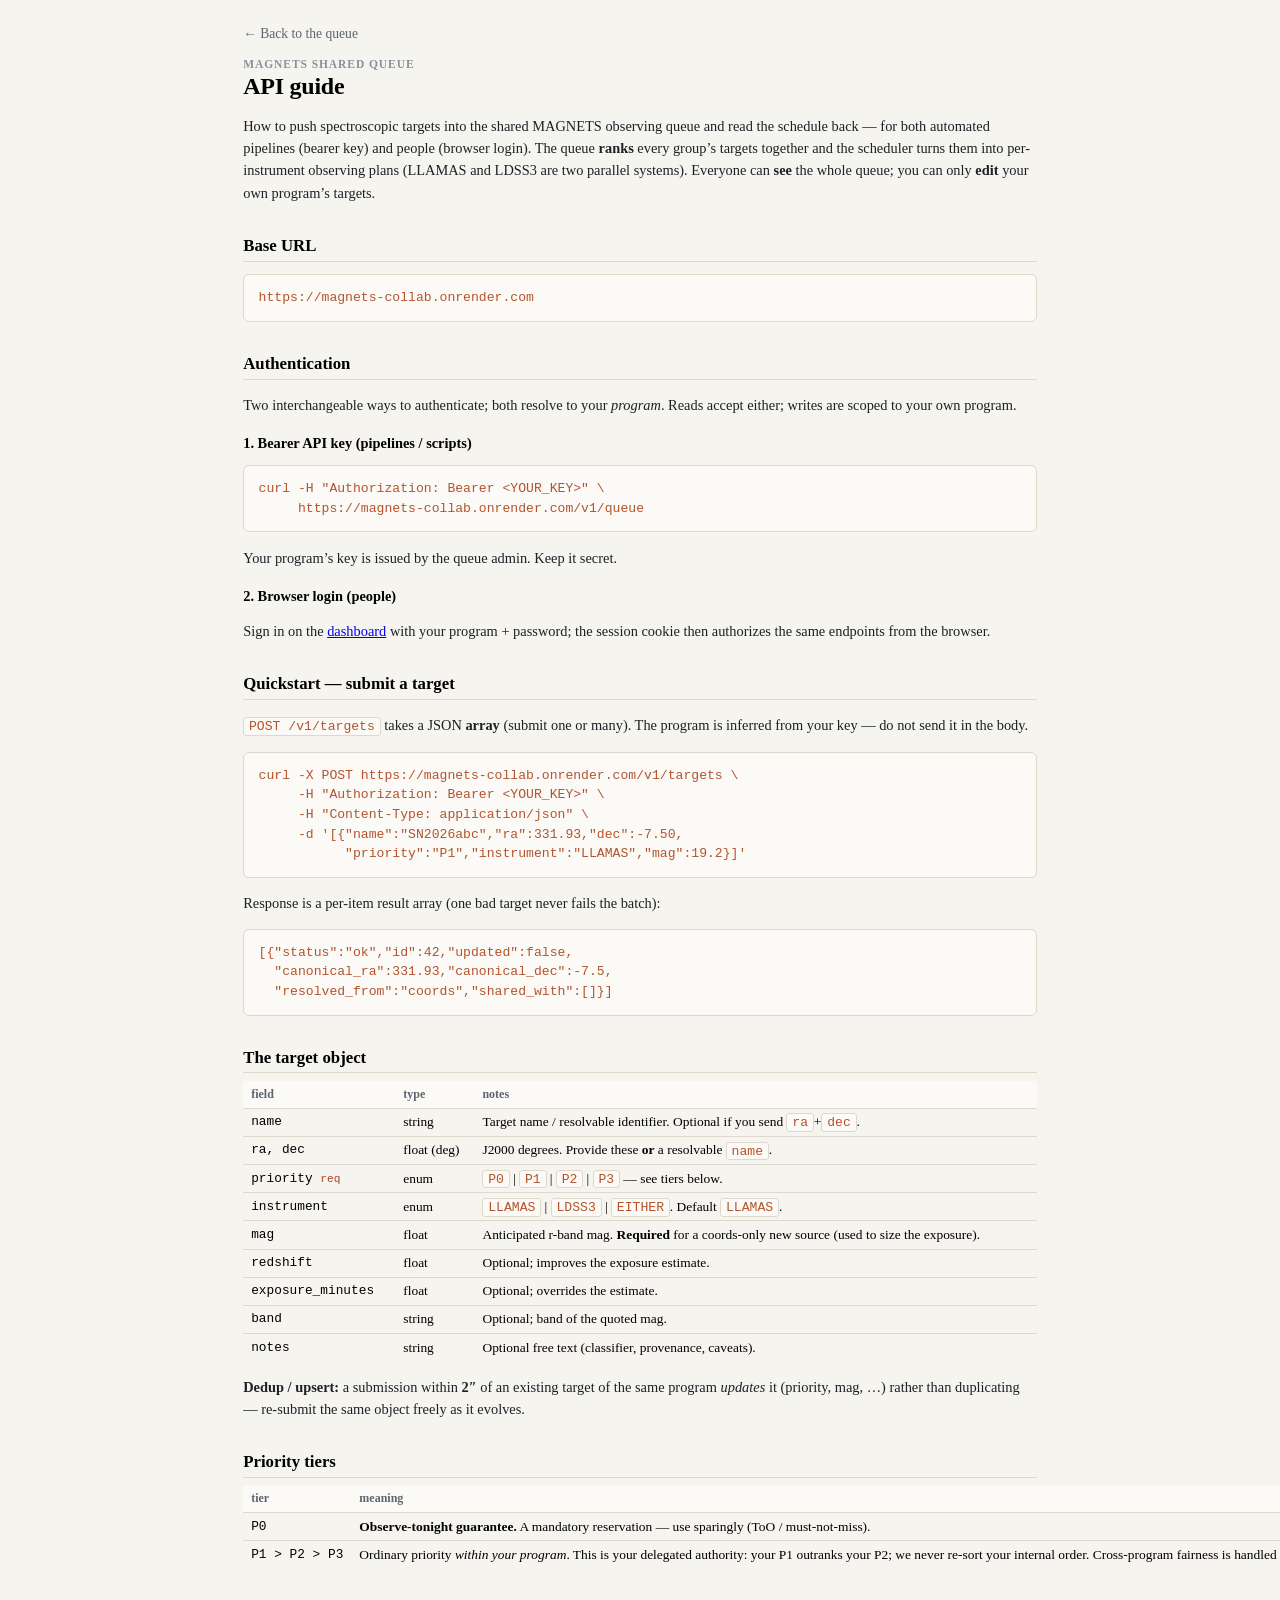
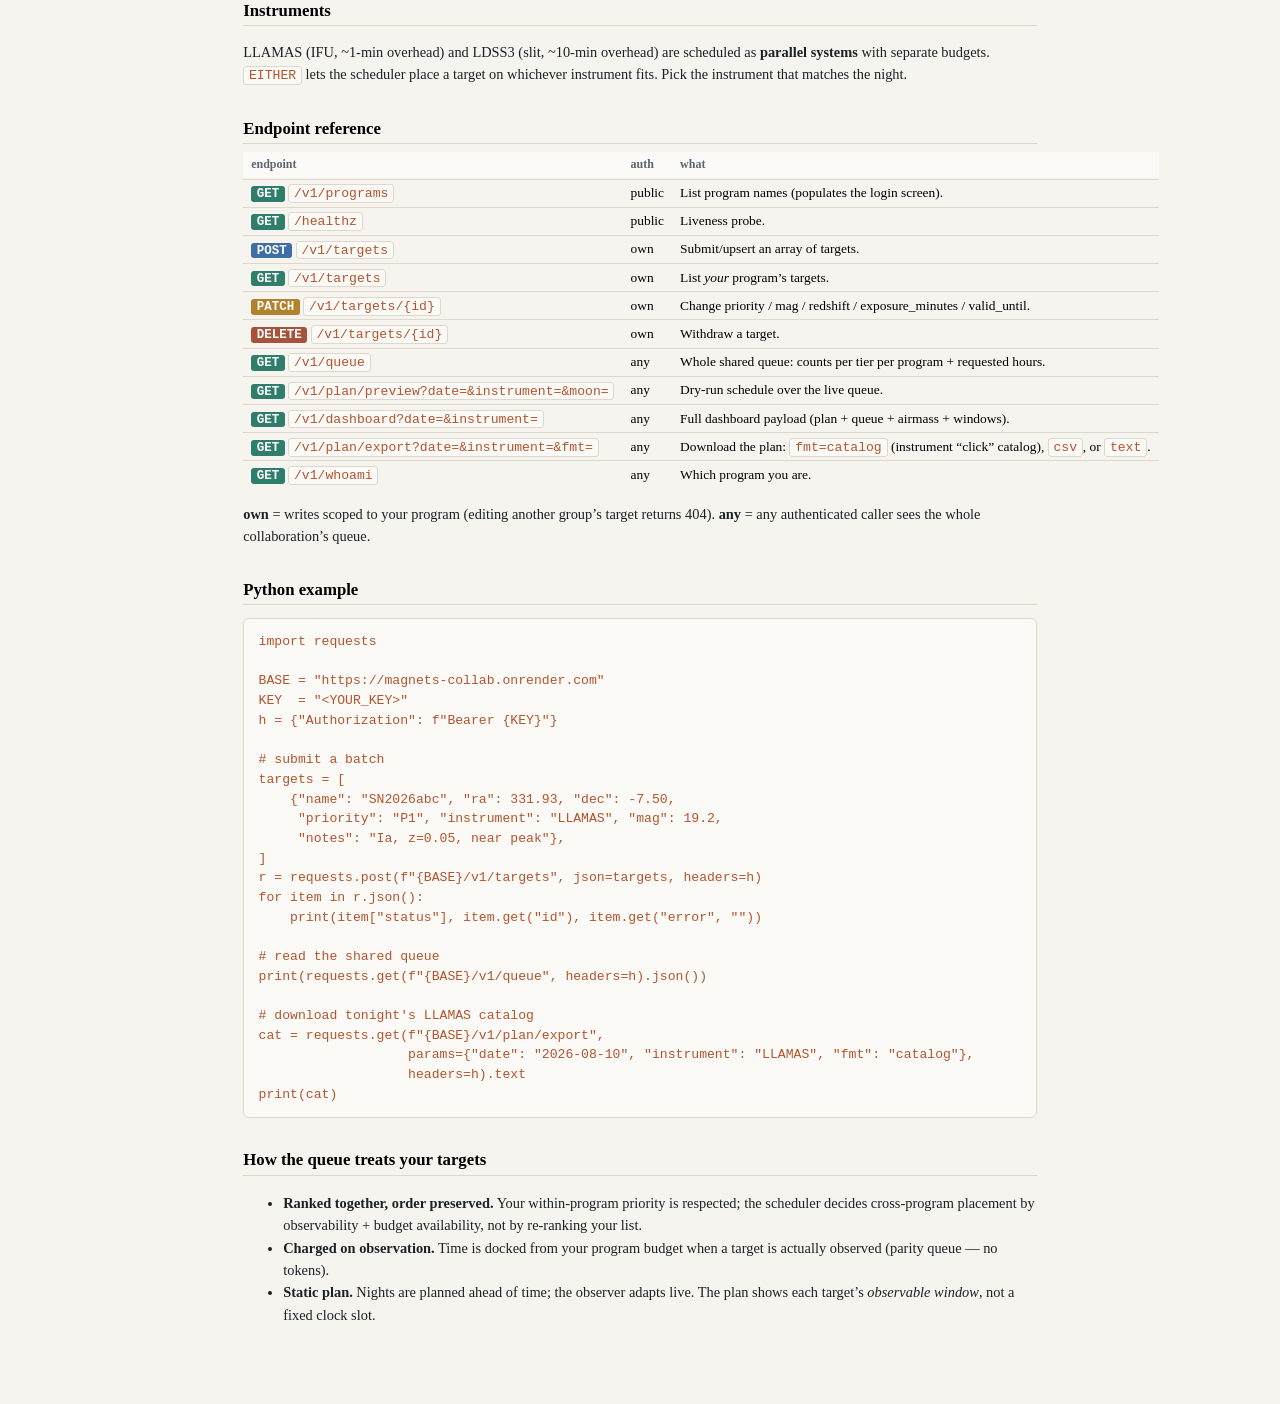
==== web/guide.html @ 855519a7 "docs(web): API guide page served on the site (/guide.html) Self-contained how-to for client implemen" ====
<!DOCTYPE html>
<html lang="en">
<head>
  <meta charset="utf-8">
  <meta name="viewport" content="width=device-width, initial-scale=1">
  <title>MAGNETS queue — API guide</title>
  <link rel="stylesheet" href="./styles.css">
  <style>
    .doc{max-width:52rem;margin:0 auto;padding:1.5rem 1.2rem 4rem;}
    .doc .eyebrow{font-size:.72rem;letter-spacing:.08em;text-transform:uppercase;color:var(--faint);}
    .doc h1{font-size:1.5rem;margin:.2rem 0 .3rem;}
    .doc h2{font-size:1.05rem;margin:2rem 0 .5rem;border-bottom:1px solid var(--hair);padding-bottom:.3rem;}
    .doc h3{font-size:.9rem;margin:1.2rem 0 .3rem;}
    .doc p,.doc li{color:var(--ink);font-size:.9rem;line-height:1.55;}
    .doc code{font-family:var(--mono);font-size:.82rem;background:var(--panel);
      border:1px solid var(--hair);border-radius:3px;padding:.05rem .3rem;}
    .doc pre{background:var(--panel);border:1px solid var(--hair);border-radius:6px;
      padding:.8rem .9rem;overflow-x:auto;font-family:var(--mono);font-size:.8rem;line-height:1.5;}
    .doc pre code{background:none;border:none;padding:0;}
    .doc table{width:100%;border-collapse:collapse;margin:.5rem 0;font-size:.84rem;}
    .doc th,.doc td{text-align:left;padding:.35rem .5rem;border-bottom:1px solid var(--hair);vertical-align:top;}
    .doc th{color:var(--slate);font-weight:600;}
    .doc .m{font-family:var(--mono);font-size:.8rem;white-space:nowrap;}
    .doc .req{color:var(--err);font-size:.7rem;}
    .doc .back{display:inline-block;margin-bottom:1rem;color:var(--slate);text-decoration:none;font-size:.85rem;}
    .doc .back:hover{color:var(--ink);}
    .doc .verb{font-family:var(--mono);font-weight:700;font-size:.78rem;padding:.05rem .35rem;border-radius:3px;color:#fff;}
    .verb-get{background:#2f7d6b;} .verb-post{background:#3d6ea5;}
    .verb-patch{background:#b3802e;} .verb-delete{background:#a5533d;}
  </style>
</head>
<body>
  <div class="doc">
    <a class="back" href="./">&larr; Back to the queue</a>
    <div class="eyebrow">MAGNETS shared queue</div>
    <h1>API guide</h1>
    <p>How to push spectroscopic targets into the shared MAGNETS observing queue and read
      the schedule back &mdash; for both automated pipelines (bearer key) and people
      (browser login). The queue <b>ranks</b> every group&rsquo;s targets together and the
      scheduler turns them into per-instrument observing plans (LLAMAS and LDSS3 are two
      parallel systems). Everyone can <b>see</b> the whole queue; you can only <b>edit</b>
      your own program&rsquo;s targets.</p>

    <h2>Base URL</h2>
    <pre><code>https://magnets-collab.onrender.com</code></pre>

    <h2>Authentication</h2>
    <p>Two interchangeable ways to authenticate; both resolve to your <em>program</em>.
      Reads accept either; writes are scoped to your own program.</p>
    <h3>1. Bearer API key (pipelines / scripts)</h3>
    <pre><code>curl -H "Authorization: Bearer &lt;YOUR_KEY&gt;" \
     https://magnets-collab.onrender.com/v1/queue</code></pre>
    <p>Your program&rsquo;s key is issued by the queue admin. Keep it secret.</p>
    <h3>2. Browser login (people)</h3>
    <p>Sign in on the <a href="./">dashboard</a> with your program + password; the session
      cookie then authorizes the same endpoints from the browser.</p>

    <h2>Quickstart &mdash; submit a target</h2>
    <p><code>POST /v1/targets</code> takes a JSON <b>array</b> (submit one or many). The
      program is inferred from your key &mdash; do not send it in the body.</p>
    <pre><code>curl -X POST https://magnets-collab.onrender.com/v1/targets \
     -H "Authorization: Bearer &lt;YOUR_KEY&gt;" \
     -H "Content-Type: application/json" \
     -d '[{"name":"SN2026abc","ra":331.93,"dec":-7.50,
           "priority":"P1","instrument":"LLAMAS","mag":19.2}]'</code></pre>
    <p>Response is a per-item result array (one bad target never fails the batch):</p>
    <pre><code>[{"status":"ok","id":42,"updated":false,
  "canonical_ra":331.93,"canonical_dec":-7.5,
  "resolved_from":"coords","shared_with":[]}]</code></pre>

    <h2>The target object</h2>
    <table>
      <tr><th>field</th><th>type</th><th>notes</th></tr>
      <tr><td class="m">name</td><td>string</td><td>Target name / resolvable identifier. Optional if you send <code>ra</code>+<code>dec</code>.</td></tr>
      <tr><td class="m">ra, dec</td><td>float (deg)</td><td>J2000 degrees. Provide these <b>or</b> a resolvable <code>name</code>.</td></tr>
      <tr><td class="m">priority <span class="req">req</span></td><td>enum</td><td><code>P0</code> | <code>P1</code> | <code>P2</code> | <code>P3</code> &mdash; see tiers below.</td></tr>
      <tr><td class="m">instrument</td><td>enum</td><td><code>LLAMAS</code> | <code>LDSS3</code> | <code>EITHER</code>. Default <code>LLAMAS</code>.</td></tr>
      <tr><td class="m">mag</td><td>float</td><td>Anticipated r-band mag. <b>Required</b> for a coords-only new source (used to size the exposure).</td></tr>
      <tr><td class="m">redshift</td><td>float</td><td>Optional; improves the exposure estimate.</td></tr>
      <tr><td class="m">exposure_minutes</td><td>float</td><td>Optional; overrides the estimate.</td></tr>
      <tr><td class="m">band</td><td>string</td><td>Optional; band of the quoted mag.</td></tr>
      <tr><td class="m">notes</td><td>string</td><td>Optional free text (classifier, provenance, caveats).</td></tr>
    </table>
    <p><b>Dedup / upsert:</b> a submission within <b>2&Prime;</b> of an existing target of the
      same program <em>updates</em> it (priority, mag, &hellip;) rather than duplicating &mdash;
      re-submit the same object freely as it evolves.</p>

    <h2>Priority tiers</h2>
    <table>
      <tr><th>tier</th><th>meaning</th></tr>
      <tr><td class="m">P0</td><td><b>Observe-tonight guarantee.</b> A mandatory reservation &mdash; use sparingly (ToO / must-not-miss).</td></tr>
      <tr><td class="m">P1&nbsp;&gt;&nbsp;P2&nbsp;&gt;&nbsp;P3</td><td>Ordinary priority <em>within your program</em>. This is your delegated authority: your P1 outranks your P2; we never re-sort your internal order. Cross-program fairness is handled by budget availability, not by re-ranking your list.</td></tr>
    </table>

    <h2>Instruments</h2>
    <p>LLAMAS (IFU, ~1-min overhead) and LDSS3 (slit, ~10-min overhead) are scheduled as
      <b>parallel systems</b> with separate budgets. <code>EITHER</code> lets the scheduler
      place a target on whichever instrument fits. Pick the instrument that matches the night.</p>

    <h2>Endpoint reference</h2>
    <table>
      <tr><th>endpoint</th><th>auth</th><th>what</th></tr>
      <tr><td><span class="verb verb-get">GET</span> <code>/v1/programs</code></td><td>public</td><td>List program names (populates the login screen).</td></tr>
      <tr><td><span class="verb verb-get">GET</span> <code>/healthz</code></td><td>public</td><td>Liveness probe.</td></tr>
      <tr><td><span class="verb verb-post">POST</span> <code>/v1/targets</code></td><td>own</td><td>Submit/upsert an array of targets.</td></tr>
      <tr><td><span class="verb verb-get">GET</span> <code>/v1/targets</code></td><td>own</td><td>List <em>your</em> program&rsquo;s targets.</td></tr>
      <tr><td><span class="verb verb-patch">PATCH</span> <code>/v1/targets/{id}</code></td><td>own</td><td>Change priority / mag / redshift / exposure_minutes / valid_until.</td></tr>
      <tr><td><span class="verb verb-delete">DELETE</span> <code>/v1/targets/{id}</code></td><td>own</td><td>Withdraw a target.</td></tr>
      <tr><td><span class="verb verb-get">GET</span> <code>/v1/queue</code></td><td>any</td><td>Whole shared queue: counts per tier per program + requested hours.</td></tr>
      <tr><td><span class="verb verb-get">GET</span> <code>/v1/plan/preview?date=&amp;instrument=&amp;moon=</code></td><td>any</td><td>Dry-run schedule over the live queue.</td></tr>
      <tr><td><span class="verb verb-get">GET</span> <code>/v1/dashboard?date=&amp;instrument=</code></td><td>any</td><td>Full dashboard payload (plan + queue + airmass + windows).</td></tr>
      <tr><td><span class="verb verb-get">GET</span> <code>/v1/plan/export?date=&amp;instrument=&amp;fmt=</code></td><td>any</td><td>Download the plan: <code>fmt=catalog</code> (instrument &ldquo;click&rdquo; catalog), <code>csv</code>, or <code>text</code>.</td></tr>
      <tr><td><span class="verb verb-get">GET</span> <code>/v1/whoami</code></td><td>any</td><td>Which program you are.</td></tr>
    </table>
    <p><b>own</b> = writes scoped to your program (editing another group&rsquo;s target returns
      404). <b>any</b> = any authenticated caller sees the whole collaboration&rsquo;s queue.</p>

    <h2>Python example</h2>
    <pre><code>import requests

BASE = "https://magnets-collab.onrender.com"
KEY  = "&lt;YOUR_KEY&gt;"
h = {"Authorization": f"Bearer {KEY}"}

# submit a batch
targets = [
    {"name": "SN2026abc", "ra": 331.93, "dec": -7.50,
     "priority": "P1", "instrument": "LLAMAS", "mag": 19.2,
     "notes": "Ia, z=0.05, near peak"},
]
r = requests.post(f"{BASE}/v1/targets", json=targets, headers=h)
for item in r.json():
    print(item["status"], item.get("id"), item.get("error", ""))

# read the shared queue
print(requests.get(f"{BASE}/v1/queue", headers=h).json())

# download tonight's LLAMAS catalog
cat = requests.get(f"{BASE}/v1/plan/export",
                   params={"date": "2026-08-10", "instrument": "LLAMAS", "fmt": "catalog"},
                   headers=h).text
print(cat)</code></pre>

    <h2>How the queue treats your targets</h2>
    <ul>
      <li><b>Ranked together, order preserved.</b> Your within-program priority is respected; the scheduler decides cross-program placement by observability + budget availability, not by re-ranking your list.</li>
      <li><b>Charged on observation.</b> Time is docked from your program budget when a target is actually observed (parity queue &mdash; no tokens).</li>
      <li><b>Static plan.</b> Nights are planned ahead of time; the observer adapts live. The plan shows each target&rsquo;s <em>observable window</em>, not a fixed clock slot.</li>
    </ul>
  </div>
</body>
</html>
---- web/styles.css ----
:root{
  --paper:#f6f4ef;--panel:#fbfaf6;--ink:#1c2126;--slate:#5c6570;--faint:#8b9099;
  --hair:#ded8cc;--hair2:#ece7dc;--copper:#b3542e;
  --tP0:#b3542e;--tP1:#3a4650;--tP2:#7a8590;--tP3:#c2c8ce;
  --ok:#1f6b57;--err:#b3402e;
  --mono:ui-monospace,"SF Mono",Menlo,Consolas,monospace;
  --sans:-apple-system,BlinkMacSystemFont,"Segoe UI","Avenir Next",Helvetica,Arial,sans-serif;
}
@media (prefers-color-scheme: dark){
  :root{
    --paper:#16181b;--panel:#1d2024;--ink:#e9e6df;--slate:#a3aab3;--faint:#767d86;
    --hair:#33373d;--hair2:#282c31;--copper:#d47a4e;
    --tP1:#8b97a3;--tP2:#5c6570;--tP3:#3a4046;
    --ok:#57b493;--err:#e0715a;
  }
}
:root[data-theme="dark"]{
  --paper:#16181b;--panel:#1d2024;--ink:#e9e6df;--slate:#a3aab3;--faint:#767d86;
  --hair:#33373d;--hair2:#282c31;--copper:#d47a4e;
  --tP1:#8b97a3;--tP2:#5c6570;--tP3:#3a4046;--ok:#57b493;--err:#e0715a;
}
:root[data-theme="light"]{
  --paper:#f6f4ef;--panel:#fbfaf6;--ink:#1c2126;--slate:#5c6570;--faint:#8b9099;
  --hair:#ded8cc;--hair2:#ece7dc;--copper:#b3542e;
  --tP1:#3a4650;--tP2:#7a8590;--tP3:#c2c8ce;--ok:#1f6b57;--err:#b3402e;
}
*{box-sizing:border-box;}
body,html{background:var(--paper);margin:0;}
.wrap{max-width:60rem;margin:0 auto;padding:2.2rem 1.3rem 5rem;font-family:var(--sans);color:var(--ink);}
.eyebrow{font-size:.72rem;letter-spacing:.14em;text-transform:uppercase;color:var(--copper);font-weight:700;}
h1{font-size:1.6rem;font-weight:760;letter-spacing:-.01em;margin:.15rem 0 .1rem;}
.proto{display:inline-block;font-size:.68rem;font-weight:700;text-transform:uppercase;letter-spacing:.04em;
  background:var(--copper);color:#fff;padding:.12em .5em;border-radius:3px;vertical-align:middle;margin-left:.4rem;}
.meta{font-size:.88rem;color:var(--slate);font-family:var(--mono);}
.topbar{display:flex;justify-content:space-between;align-items:flex-start;gap:1rem;flex-wrap:wrap;}
.whoami{font-size:.78rem;color:var(--slate);text-align:right;}
.whoami b{color:var(--ink);}
.summary{display:flex;flex-wrap:wrap;gap:1.5rem;margin:1.2rem 0 .3rem;padding:1rem 1.2rem;
  background:var(--panel);border:1px solid var(--hair);border-radius:6px;}
.summary .v{font-size:1.5rem;font-weight:740;font-variant-numeric:tabular-nums;line-height:1;}
.summary .l{font-size:.75rem;color:var(--slate);}
.stat{display:flex;flex-direction:column;gap:.1rem;}
h2{font-size:1rem;font-weight:700;margin:2rem 0 .3rem;}
h2 .hint{font-weight:400;font-size:.8rem;color:var(--faint);margin-left:.4rem;}
/* 2026B observing schedule bar */
.nights{display:flex;gap:.5rem;overflow-x:auto;padding:.15rem .1rem .5rem;}
.nights.loading{opacity:.5;pointer-events:none;}
.night{flex:0 0 auto;display:flex;flex-direction:column;align-items:flex-start;gap:.15rem;
  min-width:5.6rem;padding:.45rem .6rem;border:1px solid var(--hair);border-radius:6px;
  background:var(--panel);color:var(--ink);cursor:pointer;text-align:left;font:inherit;}
.night:hover{border-color:var(--slate);}
.night.on{border-color:var(--ink);box-shadow:inset 0 0 0 1px var(--ink);}
.night .nd{font-weight:600;font-size:.82rem;}
.night .ni{font-family:var(--mono);font-size:.66rem;letter-spacing:.02em;
  padding:.02rem .3rem;border-radius:3px;color:#fff;}
.night .ni-llamas{background:#2f7d6b;}
.night .ni-ldss3{background:#6a4a86;}
.night .nl{font-size:.66rem;color:var(--faint);margin-left:.25rem;}
.night .no{font-size:.7rem;color:var(--slate);}
.exports{display:flex;flex-wrap:wrap;align-items:center;gap:.4rem;
  margin:.1rem 0 .6rem;font-size:.75rem;}
.exports .exports-label{color:var(--faint);margin-right:.15rem;}
.exports a{color:var(--slate);text-decoration:none;border:1px solid var(--hair);
  border-radius:4px;padding:.15rem .55rem;cursor:pointer;}
.exports a:hover{color:var(--ink);border-color:var(--slate);}
/* observing-plan target cell + observability-window flag */
.tname{font-weight:600;}
.nominal{display:block;font-size:.68rem;color:var(--faint);font-family:var(--mono);}
.wflag{font-size:.72rem;white-space:nowrap;}
.guidelink{color:var(--slate);text-decoration:none;border-bottom:1px dotted var(--slate);}
.guidelink:hover{color:var(--ink);border-bottom-color:var(--ink);}
.rn-wrap{border:1px solid var(--hair);border-radius:6px;background:var(--panel);padding:1rem 1.1rem;}
.rn-controls{display:flex;align-items:center;gap:.8rem;flex-wrap:wrap;margin-bottom:.6rem;font-size:.82rem;color:var(--slate);}
.rn-controls input[type=range]{flex:1;min-width:14rem;accent-color:var(--copper);}
.rn-now{font-family:var(--mono);font-weight:700;font-size:1.02rem;color:var(--ink);}
.am-wrap{overflow-x:auto;}
.am-svg{display:block;min-width:42rem;width:100%;height:auto;}
.am-svg path.trace{fill:none;stroke-width:1.1;opacity:.16;transition:opacity .1s,stroke-width .1s;}
.am-svg path.trace.up{opacity:.5;stroke-width:1.5;}
.am-svg path.trace.hi{opacity:1;stroke-width:2.7;}
.am-svg path.trace.hot{opacity:1;stroke-width:4;}
.am-marker{fill:#e0a020;stroke:#6b4e00;stroke-width:1.3;pointer-events:none;}
.rn-card{cursor:pointer;}
.rn-card.pinned{box-shadow:0 0 0 2px #e0a020 inset;}
.am-svg .limit{stroke:var(--err);stroke-dasharray:4 3;stroke-width:1;}
.am-svg .cursor{stroke:var(--ink);stroke-width:1.5;}
.am-svg .gl{stroke:var(--hair2);}
.rn-head{font-size:.8rem;color:var(--slate);margin:.7rem 0 .4rem;}
.rn-head b{color:var(--ink);}
.rn-panel{display:flex;flex-direction:column;gap:.4rem;}
.rn-card{display:flex;align-items:center;gap:.7rem;border:1px solid var(--hair);border-left-width:3px;
  border-radius:5px;padding:.45rem .7rem;background:var(--panel);}
.rn-card.top{box-shadow:0 0 0 2px var(--copper) inset;}
.rn-rank{font-family:var(--mono);font-weight:700;color:var(--faint);min-width:1.5rem;text-align:right;}
.rn-main{flex:1;min-width:0;}
.rn-card .nm{font-weight:650;font-size:.85rem;}
.rn-card .sub{font-size:.72rem;color:var(--slate);margin-top:.12rem;display:flex;gap:.75rem;flex-wrap:wrap;font-variant-numeric:tabular-nums;}
.progs{display:grid;grid-template-columns:repeat(auto-fit,minmax(16rem,1fr));gap:.8rem;margin-top:.6rem;}
.card{border:1px solid var(--hair);border-top-width:3px;border-radius:6px;padding:.8rem .9rem;background:var(--panel);}
.card h3{margin:0 0 .15rem;font-size:.9rem;font-weight:700;display:flex;align-items:center;gap:.4rem;}
.card .sci{font-size:.75rem;color:var(--slate);margin-bottom:.5rem;}
.card .nums{display:flex;justify-content:space-between;font-size:.75rem;color:var(--slate);font-variant-numeric:tabular-nums;}
.card .split{font-size:.72rem;color:var(--faint);font-family:var(--mono);margin-top:.35rem;}
.card.mine{box-shadow:0 0 0 2px var(--copper) inset;}
.filters{display:flex;gap:.4rem;flex-wrap:wrap;margin:.3rem 0 .7rem;}
.filters button{font-family:var(--sans);font-size:.78rem;font-weight:600;color:var(--slate);background:var(--panel);
  border:1px solid var(--hair);border-radius:999px;padding:.25rem .8rem;cursor:pointer;}
.filters button[aria-pressed="true"]{background:var(--ink);color:var(--paper);border-color:var(--ink);}
.filters button:focus-visible{outline:2px solid var(--copper);outline-offset:2px;}
.tablewrap{overflow-x:auto;border:1px solid var(--hair);border-radius:6px;}
table{border-collapse:collapse;width:100%;font-size:.85rem;}
th,td{text-align:left;padding:.46rem .7rem;border-bottom:1px solid var(--hair2);white-space:nowrap;}
th{background:var(--panel);font-weight:650;font-size:.75rem;color:var(--slate);position:sticky;top:0;}
tr:last-child td{border-bottom:none;}
td.num{font-family:var(--mono);font-variant-numeric:tabular-nums;}
tbody tr.hot{background:var(--hair2);} tbody tr.hide{display:none;}
tbody tr.tierbreak td{border-top:2px solid var(--hair);}
tbody tr.mine td{background:color-mix(in srgb, var(--copper) 7%, transparent);}
.dot{width:.6rem;height:.6rem;border-radius:50%;display:inline-block;margin-right:.4rem;vertical-align:middle;}
.chip{display:inline-block;font-size:.7rem;font-weight:700;font-family:var(--mono);padding:.08em .45em;border-radius:3px;color:#fff;}
.st{display:inline-flex;align-items:center;gap:.3rem;font-size:.74rem;font-weight:600;}
.st .d{width:.5rem;height:.5rem;border-radius:50%;}
.st-sched{color:var(--ok);} .st-over{color:var(--faint);}
.foot{margin-top:2rem;font-size:.8rem;color:var(--slate);border-top:1px solid var(--hair);padding-top:.9rem;}
code{font-family:var(--mono);font-size:.85em;background:var(--hair2);padding:.05em .3em;border-radius:3px;color:var(--copper);}

/* buttons / inputs */
button.btn,input,select{font-family:var(--sans);}
.btn{font-size:.78rem;font-weight:650;border:1px solid var(--hair);border-radius:6px;
  padding:.32rem .8rem;cursor:pointer;background:var(--panel);color:var(--ink);}
.btn:hover{border-color:var(--copper);}
.btn.primary{background:var(--copper);color:#fff;border-color:var(--copper);}
.btn.danger{color:var(--err);border-color:var(--hair);}
.btn.danger:hover{border-color:var(--err);}
.btn:focus-visible{outline:2px solid var(--copper);outline-offset:2px;}
.btn:disabled{opacity:.5;cursor:not-allowed;}

/* login */
.login{max-width:22rem;margin:3rem auto;padding:1.6rem 1.5rem;background:var(--panel);
  border:1px solid var(--hair);border-radius:8px;}
.login h2{margin:.2rem 0 1rem;}
.login label{display:block;font-size:.76rem;color:var(--slate);margin:.7rem 0 .2rem;font-weight:600;}
.login select,.login input{width:100%;padding:.5rem .6rem;font-size:.9rem;border:1px solid var(--hair);
  border-radius:6px;background:var(--paper);color:var(--ink);}
.login .btn{width:100%;margin-top:1.1rem;padding:.55rem;}
.login .err{color:var(--err);font-size:.8rem;margin-top:.7rem;min-height:1rem;}

/* add-target form */
.addform{border:1px solid var(--hair);border-radius:6px;background:var(--panel);padding:.9rem 1rem;margin:.4rem 0 .7rem;}
.addform .row{display:flex;gap:.7rem;flex-wrap:wrap;align-items:flex-end;}
.addform .fld{display:flex;flex-direction:column;gap:.2rem;}
.addform label{font-size:.72rem;color:var(--slate);font-weight:600;}
.addform input,.addform select{padding:.35rem .5rem;font-size:.82rem;border:1px solid var(--hair);
  border-radius:5px;background:var(--paper);color:var(--ink);}
.addform input.w-name{width:9rem;} .addform input.w-num{width:5rem;}
.addform .hint2{font-size:.72rem;color:var(--faint);margin-top:.5rem;}

/* edit controls in queue rows */
.rowedit{display:inline-flex;gap:.4rem;align-items:center;}
.rowedit select{font-size:.75rem;padding:.15rem .3rem;border:1px solid var(--hair);
  border-radius:4px;background:var(--paper);color:var(--ink);}
td.readonly-note{color:var(--faint);font-size:.74rem;}

/* toasts */
.toasts{position:fixed;right:1rem;bottom:1rem;display:flex;flex-direction:column;gap:.5rem;z-index:50;max-width:22rem;}
.toast{padding:.55rem .8rem;border-radius:6px;font-size:.8rem;box-shadow:0 2px 10px rgba(0,0,0,.15);
  border:1px solid var(--hair);background:var(--panel);color:var(--ink);animation:slidein .18s ease-out;}
.toast.ok{border-left:3px solid var(--ok);}
.toast.err{border-left:3px solid var(--err);}
@keyframes slidein{from{opacity:0;transform:translateY(6px);}to{opacity:1;transform:none;}}

.loading{text-align:center;color:var(--slate);padding:4rem 1rem;font-size:.9rem;}
.banner{font-size:.78rem;background:color-mix(in srgb, var(--copper) 12%, var(--panel));
  border:1px solid var(--hair);border-radius:6px;padding:.5rem .8rem;margin:.6rem 0;color:var(--slate);}

@media(prefers-reduced-motion:reduce){
  .am-svg path.trace{transition:none;}
  .toast{animation:none;}
}
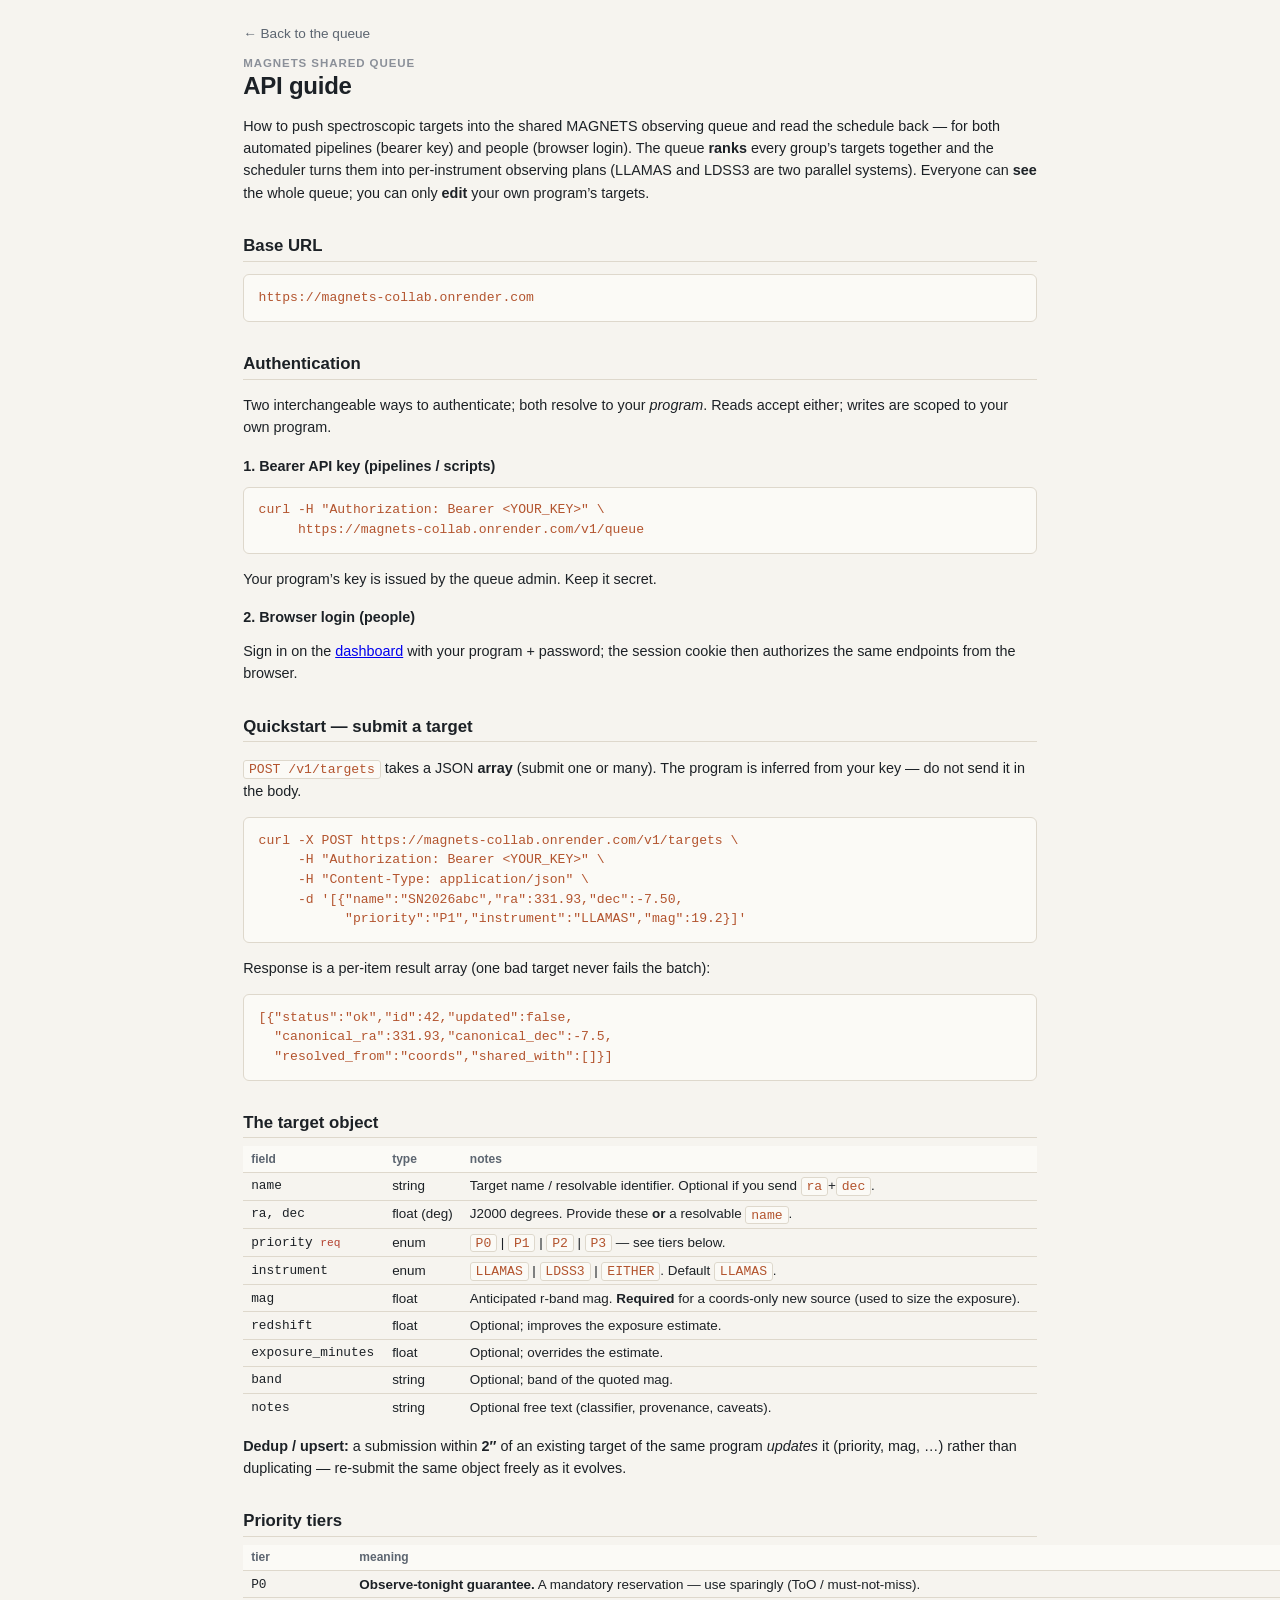
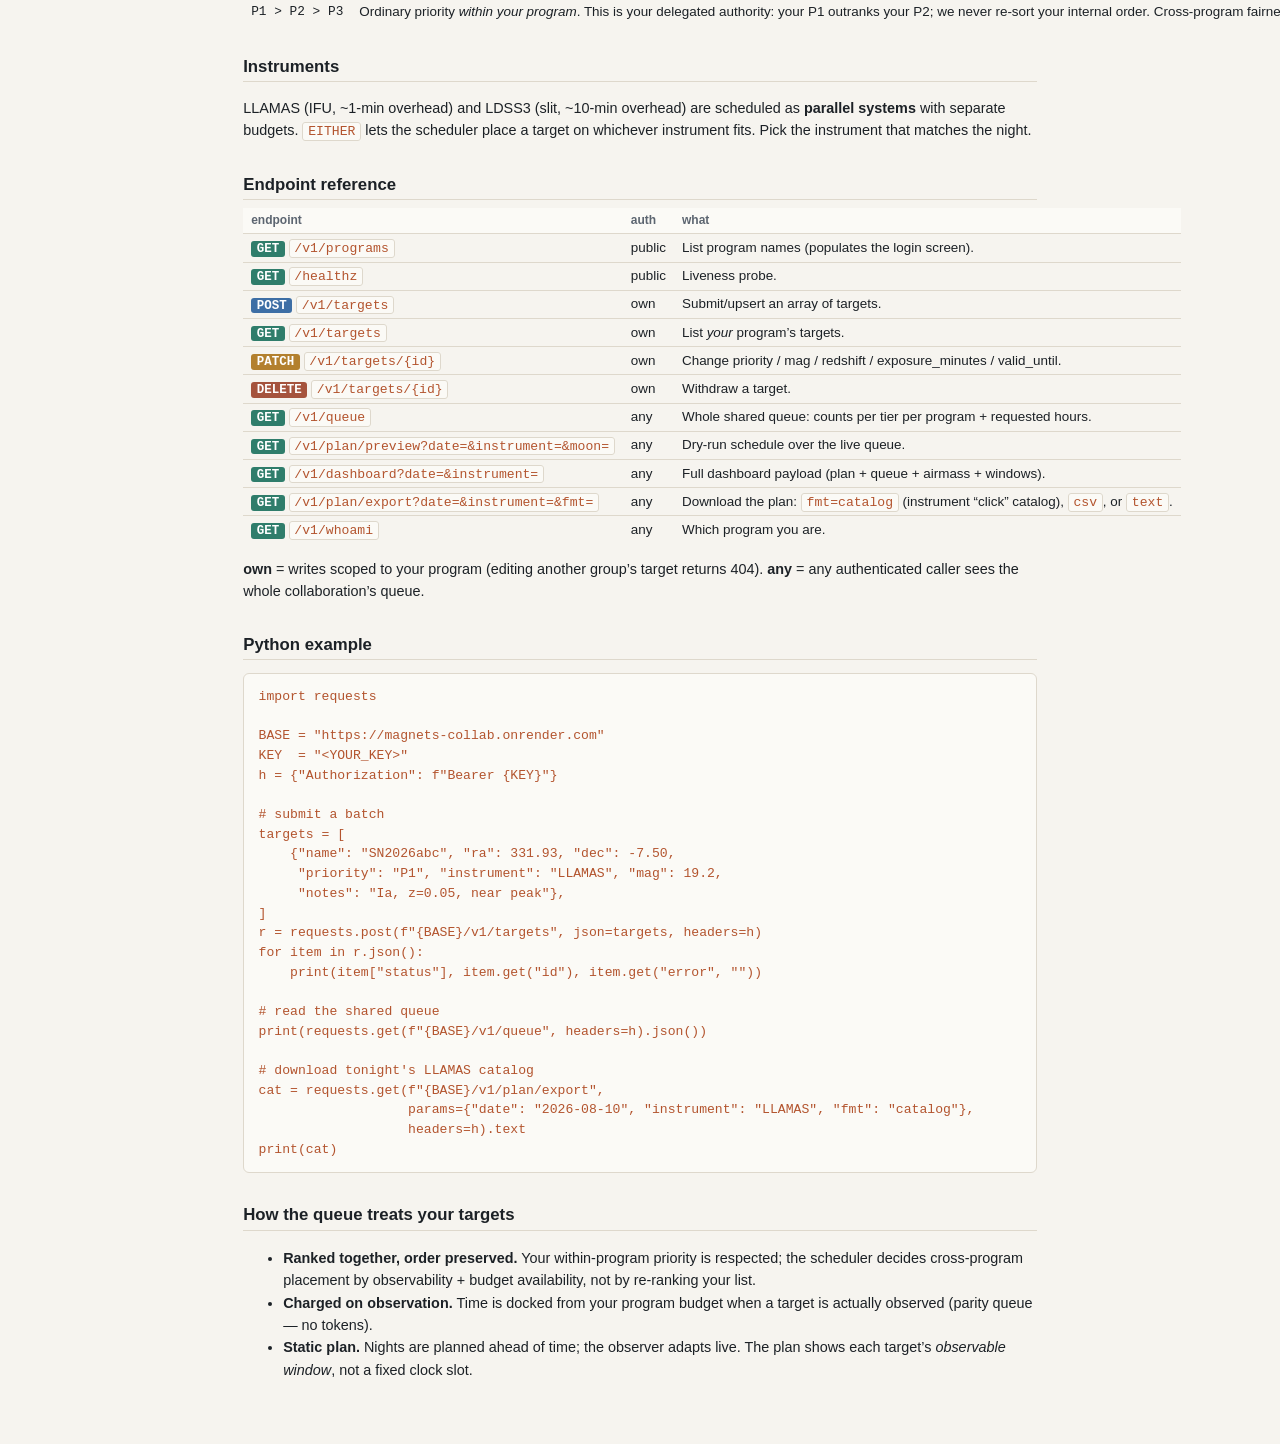
==== commit 1bcf95e2: "fix(web): guide page inherits theme ink so dark mode renders cleanly .doc set no base text color, so" ====
--- a/web/guide.html
+++ b/web/guide.html
@@ -6,7 +6,8 @@
   <title>MAGNETS queue — API guide</title>
   <link rel="stylesheet" href="./styles.css">
   <style>
-    .doc{max-width:52rem;margin:0 auto;padding:1.5rem 1.2rem 4rem;}
+    .doc{max-width:52rem;margin:0 auto;padding:1.5rem 1.2rem 4rem;
+      color:var(--ink);font-family:var(--sans);}
     .doc .eyebrow{font-size:.72rem;letter-spacing:.08em;text-transform:uppercase;color:var(--faint);}
     .doc h1{font-size:1.5rem;margin:.2rem 0 .3rem;}
     .doc h2{font-size:1.05rem;margin:2rem 0 .5rem;border-bottom:1px solid var(--hair);padding-bottom:.3rem;}
--- a/web/styles.css
+++ b/web/styles.css
@@ -67,6 +67,7 @@
 .tname{font-weight:600;}
 .nominal{display:block;font-size:.68rem;color:var(--faint);font-family:var(--mono);}
 .wflag{font-size:.72rem;white-space:nowrap;}
+.am{color:var(--faint);font-size:.72rem;}
 .guidelink{color:var(--slate);text-decoration:none;border-bottom:1px dotted var(--slate);}
 .guidelink:hover{color:var(--ink);border-bottom-color:var(--ink);}
 .rn-wrap{border:1px solid var(--hair);border-radius:6px;background:var(--panel);padding:1rem 1.1rem;}
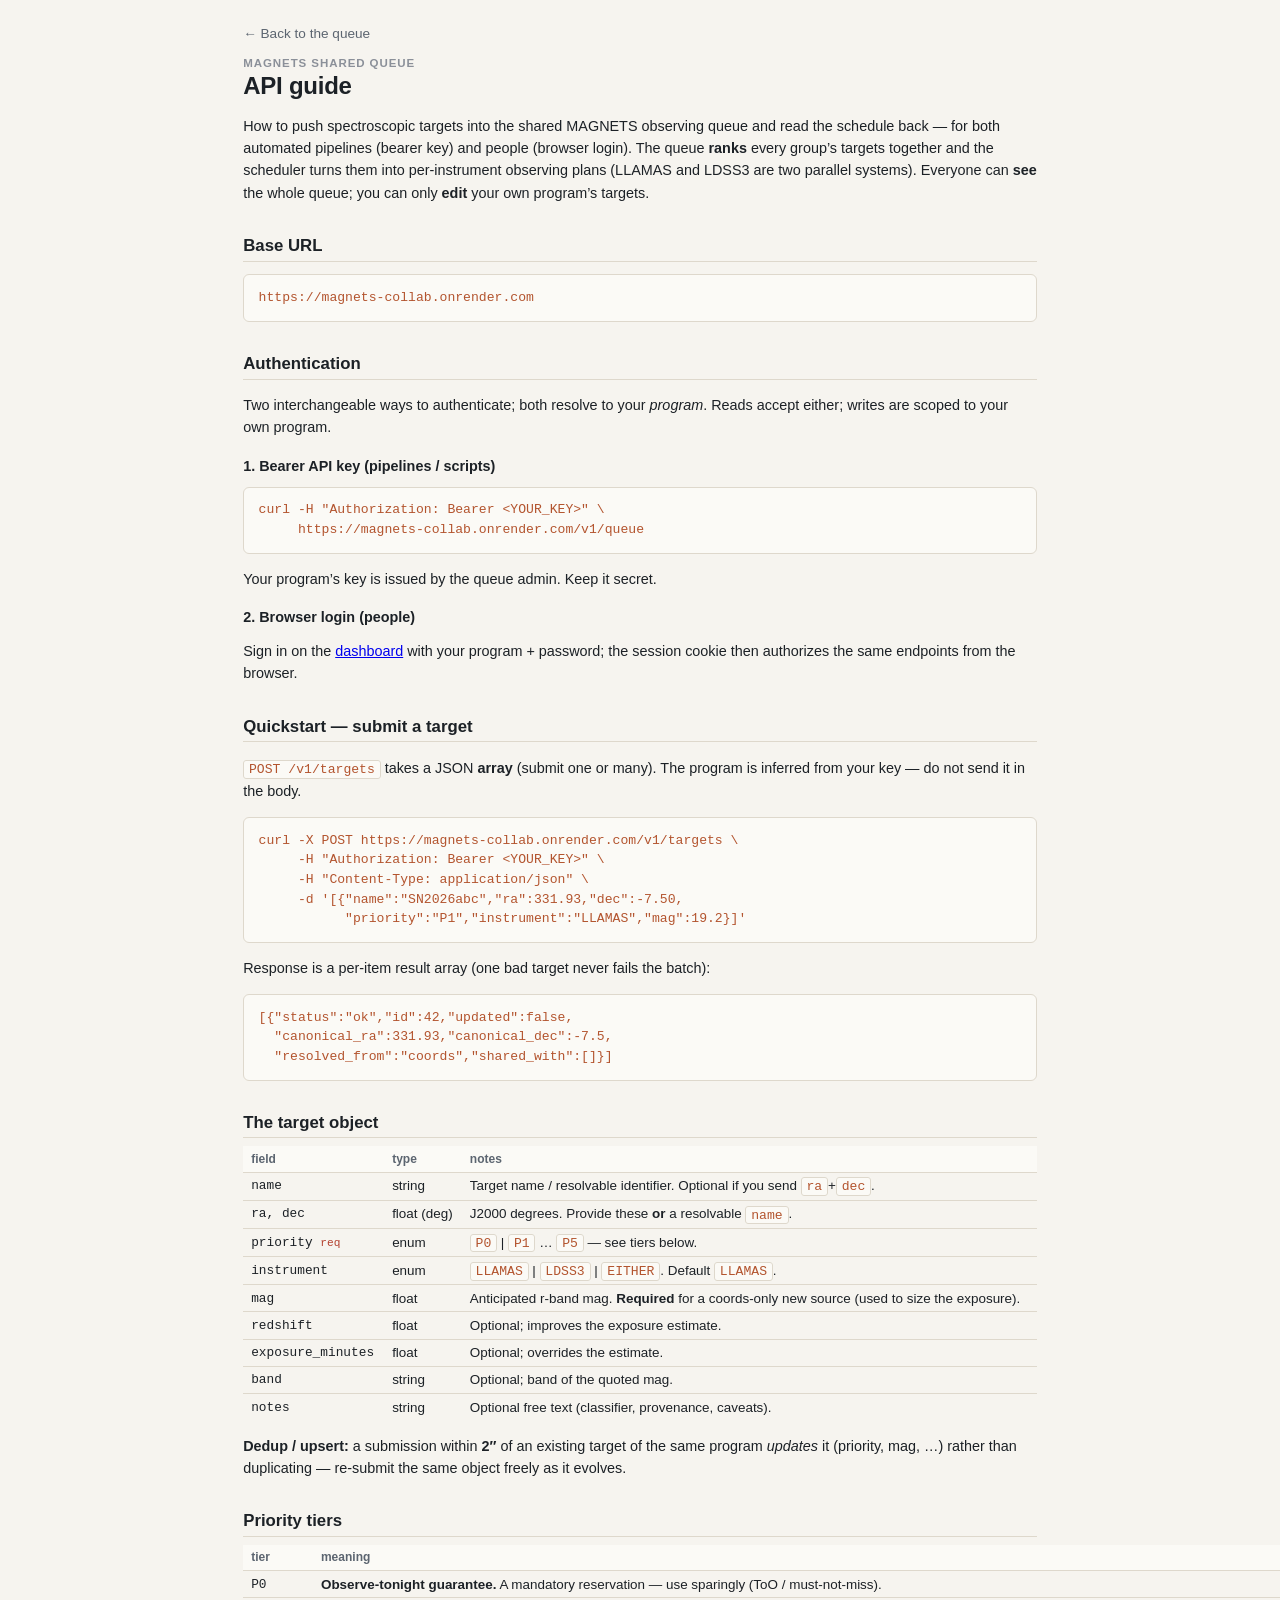
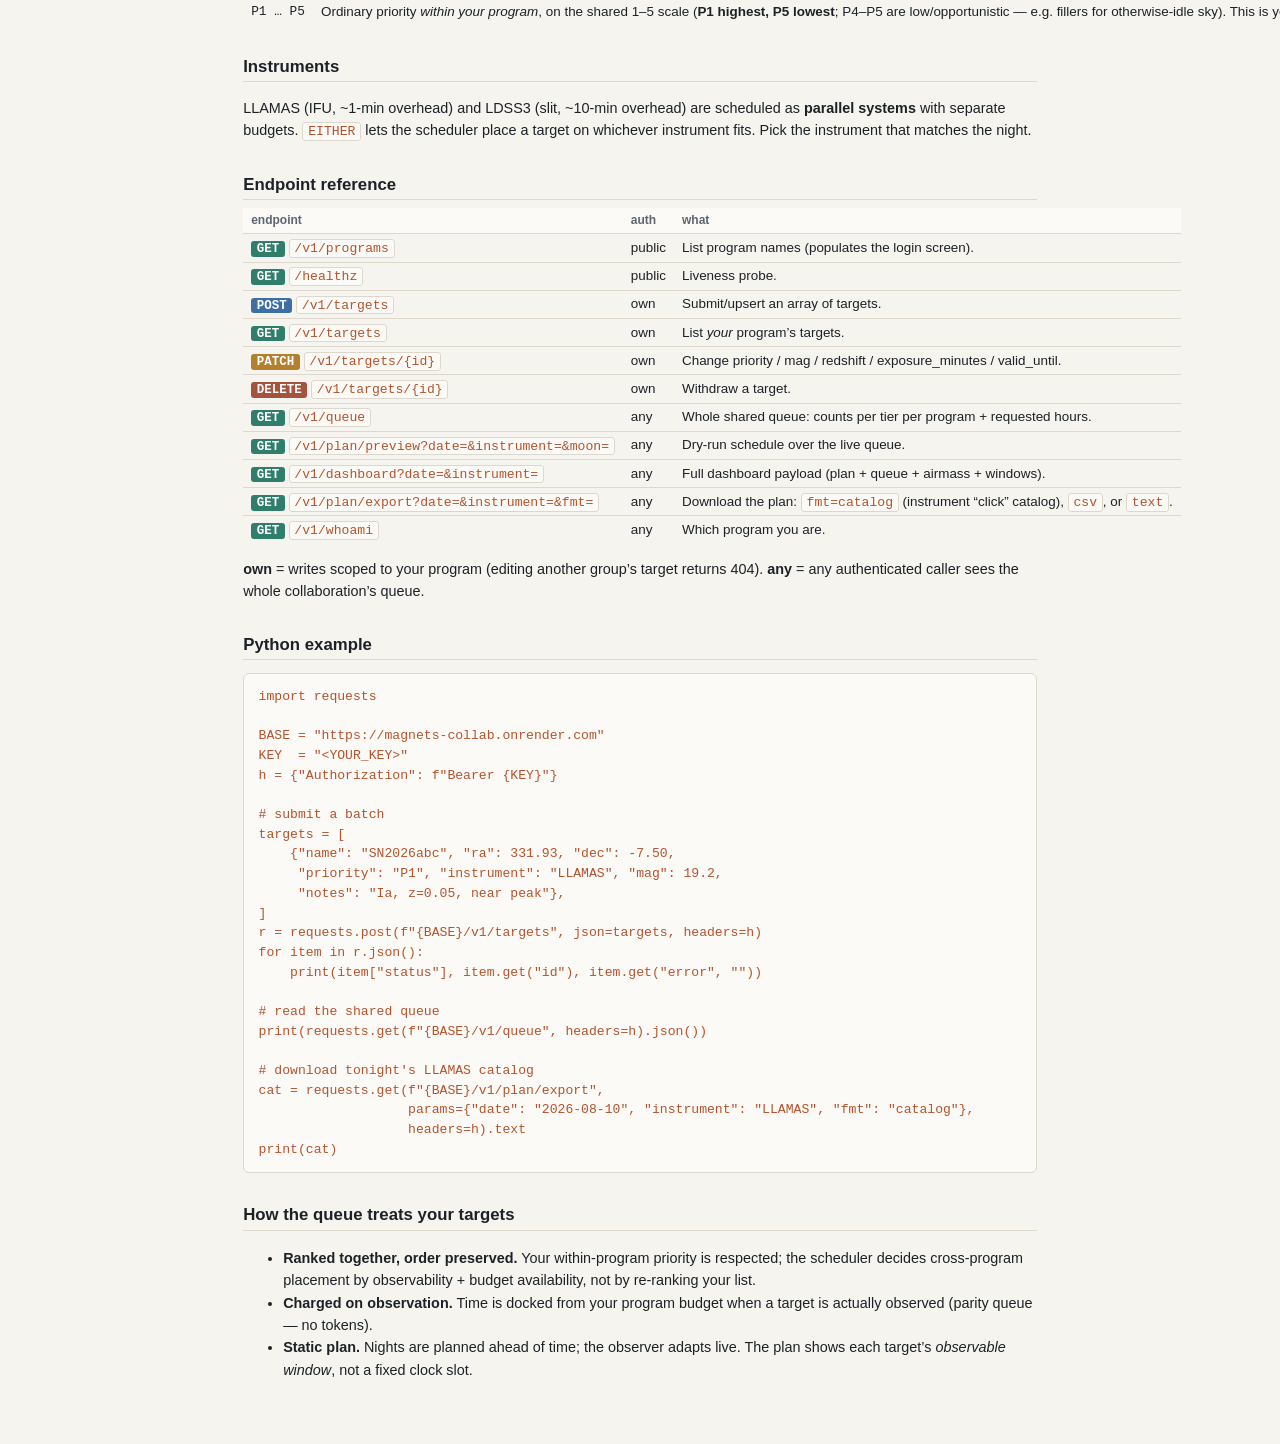
==== commit 3f243908: "feat(priority): adopt the shared 1-5 scale (P0 mandatory + P1..P5) + HTTP API tests Priority model, " ====
--- a/web/guide.html
+++ b/web/guide.html
@@ -74,7 +74,7 @@
       <tr><th>field</th><th>type</th><th>notes</th></tr>
       <tr><td class="m">name</td><td>string</td><td>Target name / resolvable identifier. Optional if you send <code>ra</code>+<code>dec</code>.</td></tr>
       <tr><td class="m">ra, dec</td><td>float (deg)</td><td>J2000 degrees. Provide these <b>or</b> a resolvable <code>name</code>.</td></tr>
-      <tr><td class="m">priority <span class="req">req</span></td><td>enum</td><td><code>P0</code> | <code>P1</code> | <code>P2</code> | <code>P3</code> &mdash; see tiers below.</td></tr>
+      <tr><td class="m">priority <span class="req">req</span></td><td>enum</td><td><code>P0</code> | <code>P1</code> … <code>P5</code> &mdash; see tiers below.</td></tr>
       <tr><td class="m">instrument</td><td>enum</td><td><code>LLAMAS</code> | <code>LDSS3</code> | <code>EITHER</code>. Default <code>LLAMAS</code>.</td></tr>
       <tr><td class="m">mag</td><td>float</td><td>Anticipated r-band mag. <b>Required</b> for a coords-only new source (used to size the exposure).</td></tr>
       <tr><td class="m">redshift</td><td>float</td><td>Optional; improves the exposure estimate.</td></tr>
@@ -90,7 +90,7 @@
     <table>
       <tr><th>tier</th><th>meaning</th></tr>
       <tr><td class="m">P0</td><td><b>Observe-tonight guarantee.</b> A mandatory reservation &mdash; use sparingly (ToO / must-not-miss).</td></tr>
-      <tr><td class="m">P1&nbsp;&gt;&nbsp;P2&nbsp;&gt;&nbsp;P3</td><td>Ordinary priority <em>within your program</em>. This is your delegated authority: your P1 outranks your P2; we never re-sort your internal order. Cross-program fairness is handled by budget availability, not by re-ranking your list.</td></tr>
+      <tr><td class="m">P1&nbsp;…&nbsp;P5</td><td>Ordinary priority <em>within your program</em>, on the shared 1&ndash;5 scale (<b>P1 highest, P5 lowest</b>; P4&ndash;P5 are low/opportunistic &mdash; e.g. fillers for otherwise-idle sky). This is your delegated authority: your P1 outranks your P2, and we never re-sort your internal order. Cross-program fairness is handled by budget availability, not by re-ranking your list.</td></tr>
     </table>
 
     <h2>Instruments</h2>
--- a/web/styles.css
+++ b/web/styles.css
@@ -57,6 +57,12 @@
 .night .ni-ldss3{background:#6a4a86;}
 .night .nl{font-size:.66rem;color:var(--faint);margin-left:.25rem;}
 .night .no{font-size:.7rem;color:var(--slate);}
+.night.cancelled{position:relative;opacity:.45;cursor:not-allowed;
+  background:repeating-linear-gradient(-45deg,transparent,transparent 5px,var(--hair2) 5px,var(--hair2) 6px);}
+.night.cancelled .nd{text-decoration:line-through;}
+.night.cancelled .no{color:var(--err);}
+.night.cancelled:hover{border-color:var(--hair);}
+.night .nx{position:absolute;top:.15rem;right:.3rem;color:var(--err);font-weight:700;font-size:.85rem;line-height:1;}
 .exports{display:flex;flex-wrap:wrap;align-items:center;gap:.4rem;
   margin:.1rem 0 .6rem;font-size:.75rem;}
 .exports .exports-label{color:var(--faint);margin-right:.15rem;}
@@ -103,6 +109,17 @@
 .card .nums{display:flex;justify-content:space-between;font-size:.75rem;color:var(--slate);font-variant-numeric:tabular-nums;}
 .card .split{font-size:.72rem;color:var(--faint);font-family:var(--mono);margin-top:.35rem;}
 .card.mine{box-shadow:0 0 0 2px var(--copper) inset;}
+/* time allocations */
+.allocs{display:flex;flex-wrap:wrap;gap:.8rem;}
+.allocs .card{min-width:15rem;flex:1 1 15rem;}
+.alloc-row{display:flex;align-items:center;gap:.5rem;margin-top:.4rem;font-size:.75rem;}
+.alloc-row .ai{font-family:var(--mono);font-size:.66rem;color:#fff;padding:.05rem .3rem;border-radius:3px;min-width:3.4rem;text-align:center;}
+.alloc-row .ai-llamas{background:#2f7d6b;} .alloc-row .ai-ldss3{background:#6a4a86;}
+.alloc-row .bar{flex:1;height:.55rem;background:var(--hair2);border-radius:3px;overflow:hidden;}
+.alloc-row .bar .fill{display:block;height:100%;background:var(--copper);}
+.alloc-row .al{color:var(--ink);font-variant-numeric:tabular-nums;white-space:nowrap;}
+.alloc-row .al .rem{color:var(--faint);}
+.alloc-row .al.none{color:var(--faint);}
 .filters{display:flex;gap:.4rem;flex-wrap:wrap;margin:.3rem 0 .7rem;}
 .filters button{font-family:var(--sans);font-size:.78rem;font-weight:600;color:var(--slate);background:var(--panel);
   border:1px solid var(--hair);border-radius:999px;padding:.25rem .8rem;cursor:pointer;}
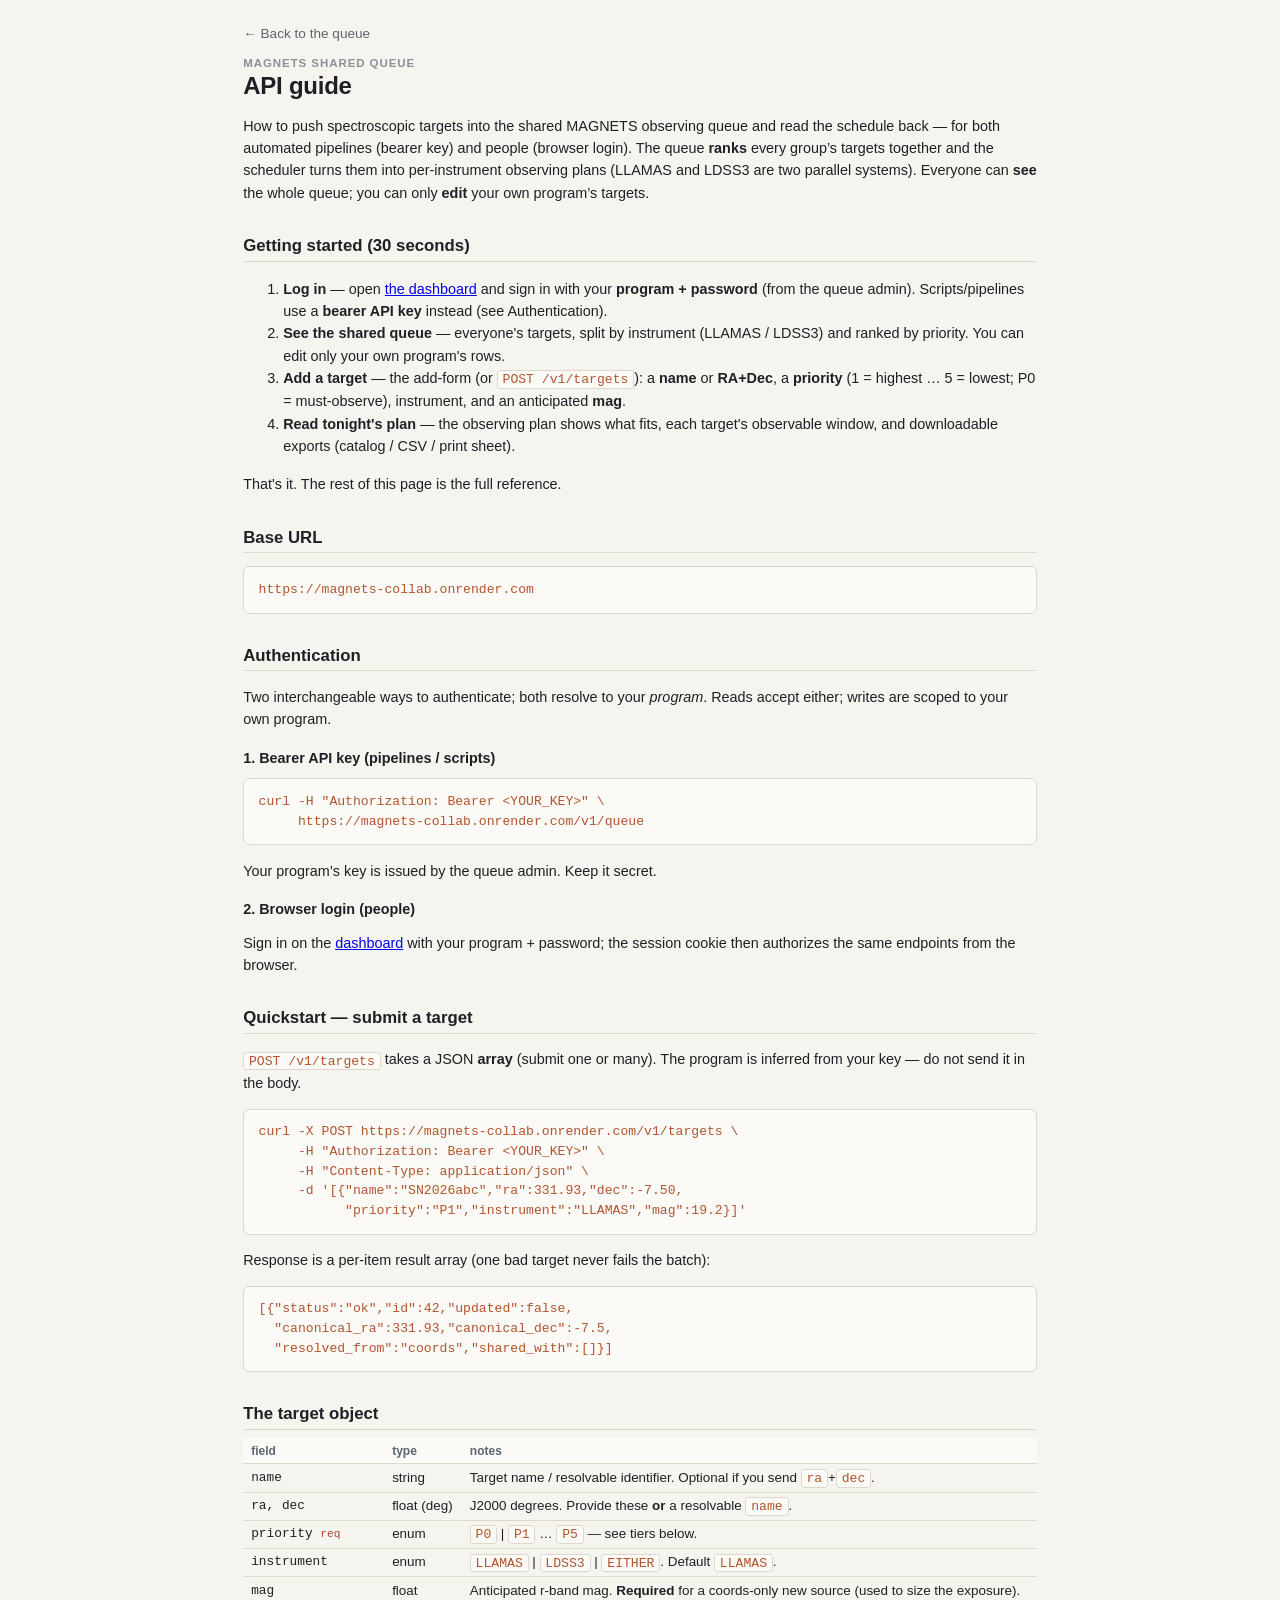
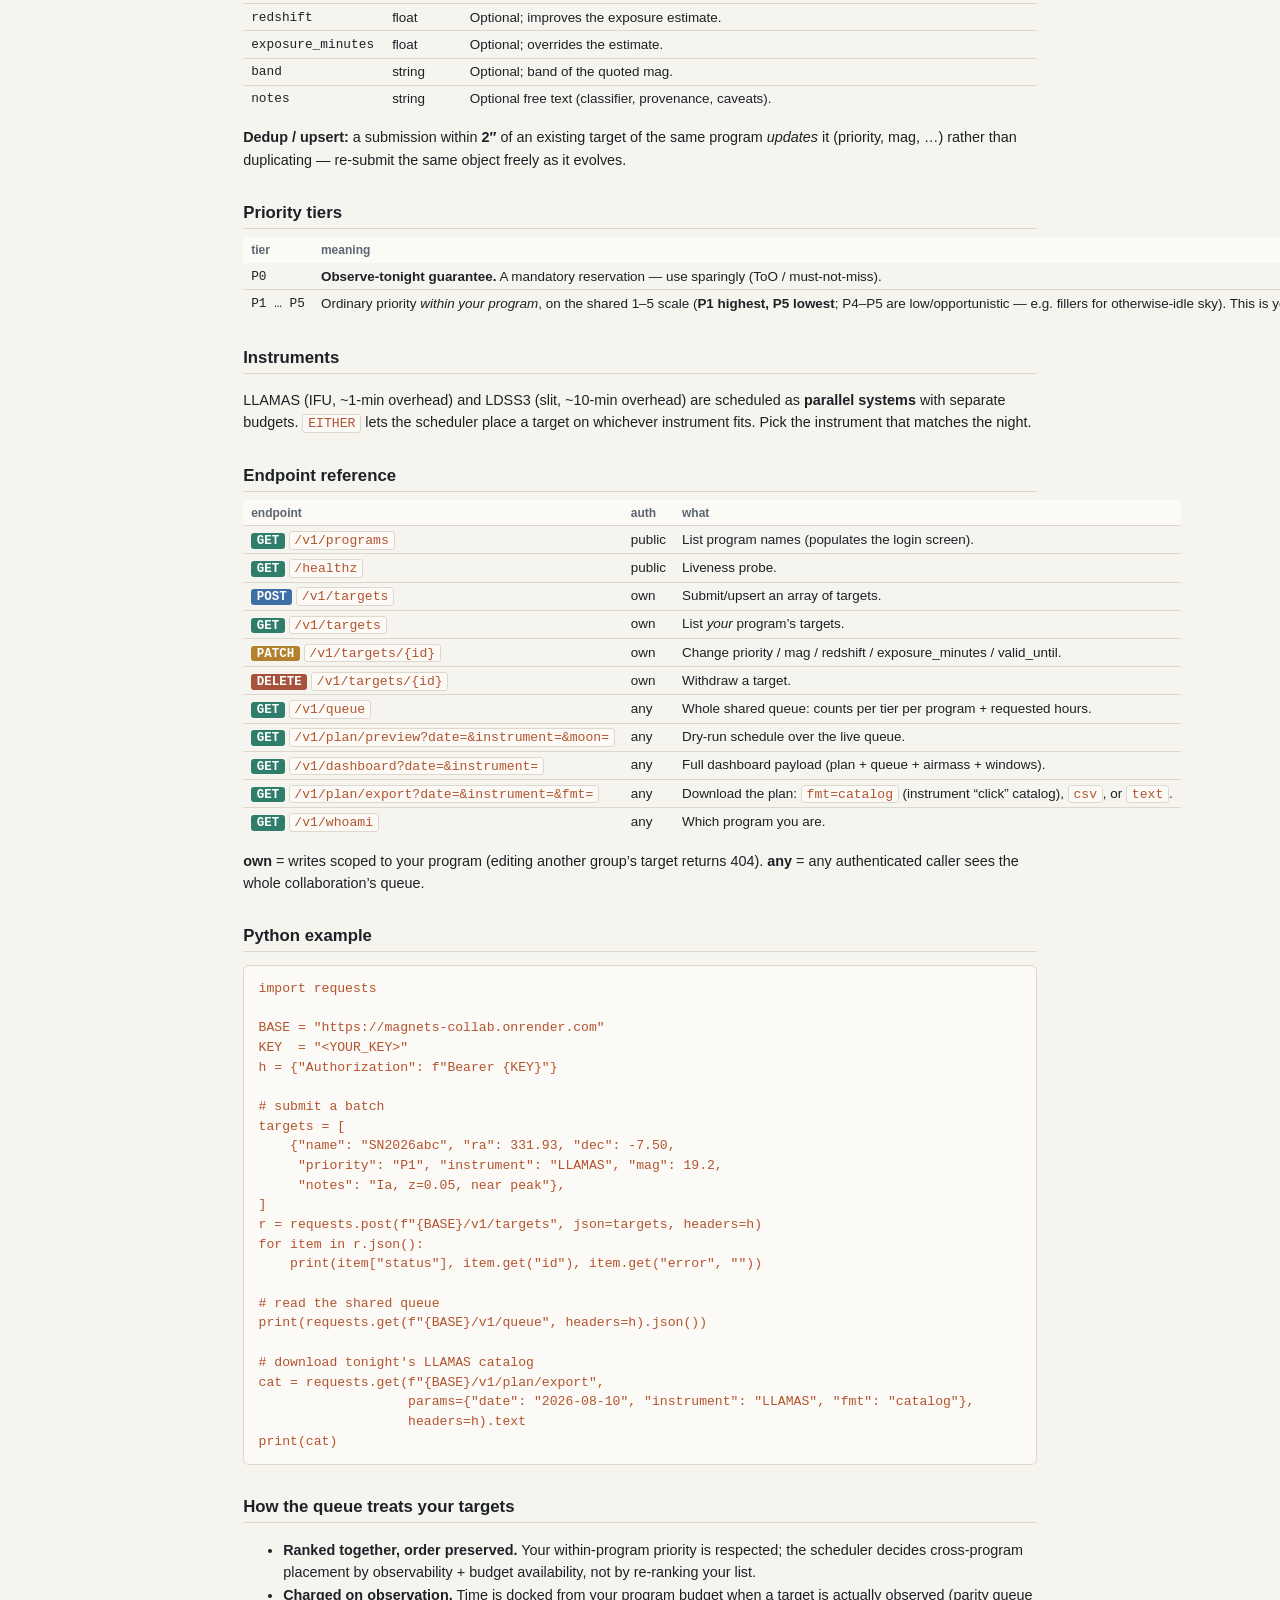
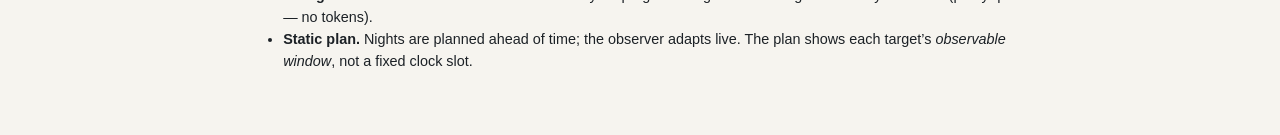
==== commit 92d6eea2: "chore(ship): initial queue = Villar-only; getting-started in guide; burndown - Seed drops the Stubbs" ====
--- a/web/guide.html
+++ b/web/guide.html
@@ -41,6 +41,15 @@
       scheduler turns them into per-instrument observing plans (LLAMAS and LDSS3 are two
       parallel systems). Everyone can <b>see</b> the whole queue; you can only <b>edit</b>
       your own program&rsquo;s targets.</p>
+
+    <h2>Getting started (30 seconds)</h2>
+    <ol>
+      <li><b>Log in</b> — open <a href="./">the dashboard</a> and sign in with your <b>program + password</b> (from the queue admin). Scripts/pipelines use a <b>bearer API key</b> instead (see Authentication).</li>
+      <li><b>See the shared queue</b> — everyone's targets, split by instrument (LLAMAS / LDSS3) and ranked by priority. You can edit only your own program's rows.</li>
+      <li><b>Add a target</b> — the add-form (or <code>POST /v1/targets</code>): a <b>name</b> or <b>RA+Dec</b>, a <b>priority</b> (1 = highest … 5 = lowest; P0 = must-observe), instrument, and an anticipated <b>mag</b>.</li>
+      <li><b>Read tonight's plan</b> — the observing plan shows what fits, each target's observable window, and downloadable exports (catalog / CSV / print sheet).</li>
+    </ol>
+    <p>That's it. The rest of this page is the full reference.</p>
 
     <h2>Base URL</h2>
     <pre><code>https://magnets-collab.onrender.com</code></pre>
--- a/web/styles.css
+++ b/web/styles.css
@@ -74,8 +74,18 @@
 .nominal{display:block;font-size:.68rem;color:var(--faint);font-family:var(--mono);}
 .wflag{font-size:.72rem;white-space:nowrap;}
 .am{color:var(--faint);font-size:.72rem;}
+/* queue split by instrument */
+.qgroup{margin-top:1rem;}
+.qgroup-h{display:flex;align-items:center;gap:.5rem;font-size:.9rem;font-weight:700;margin:0 0 .35rem;}
+.qgroup-h .ai{font-family:var(--mono);font-size:.66rem;color:#fff;padding:.05rem .35rem;border-radius:3px;}
+.qgroup-h .ai-llamas{background:#2f7d6b;} .qgroup-h .ai-ldss3{background:#6a4a86;} .qgroup-h .ai-either{background:#7a8590;}
+.qgroup-h .qcount{font-weight:400;font-size:.75rem;color:var(--faint);}
 .guidelink{color:var(--slate);text-decoration:none;border-bottom:1px dotted var(--slate);}
 .guidelink:hover{color:var(--ink);border-bottom-color:var(--ink);}
+.guidecallout{margin-top:1.1rem;padding:.6rem .8rem;font-size:.82rem;line-height:1.45;
+  background:var(--panel);border:1px solid var(--hair);border-left:3px solid var(--copper);border-radius:5px;}
+.guidecallout a{color:var(--copper);font-weight:600;text-decoration:none;}
+.guidecallout a:hover{text-decoration:underline;}
 .rn-wrap{border:1px solid var(--hair);border-radius:6px;background:var(--panel);padding:1rem 1.1rem;}
 .rn-controls{display:flex;align-items:center;gap:.8rem;flex-wrap:wrap;margin-bottom:.6rem;font-size:.82rem;color:var(--slate);}
 .rn-controls input[type=range]{flex:1;min-width:14rem;accent-color:var(--copper);}
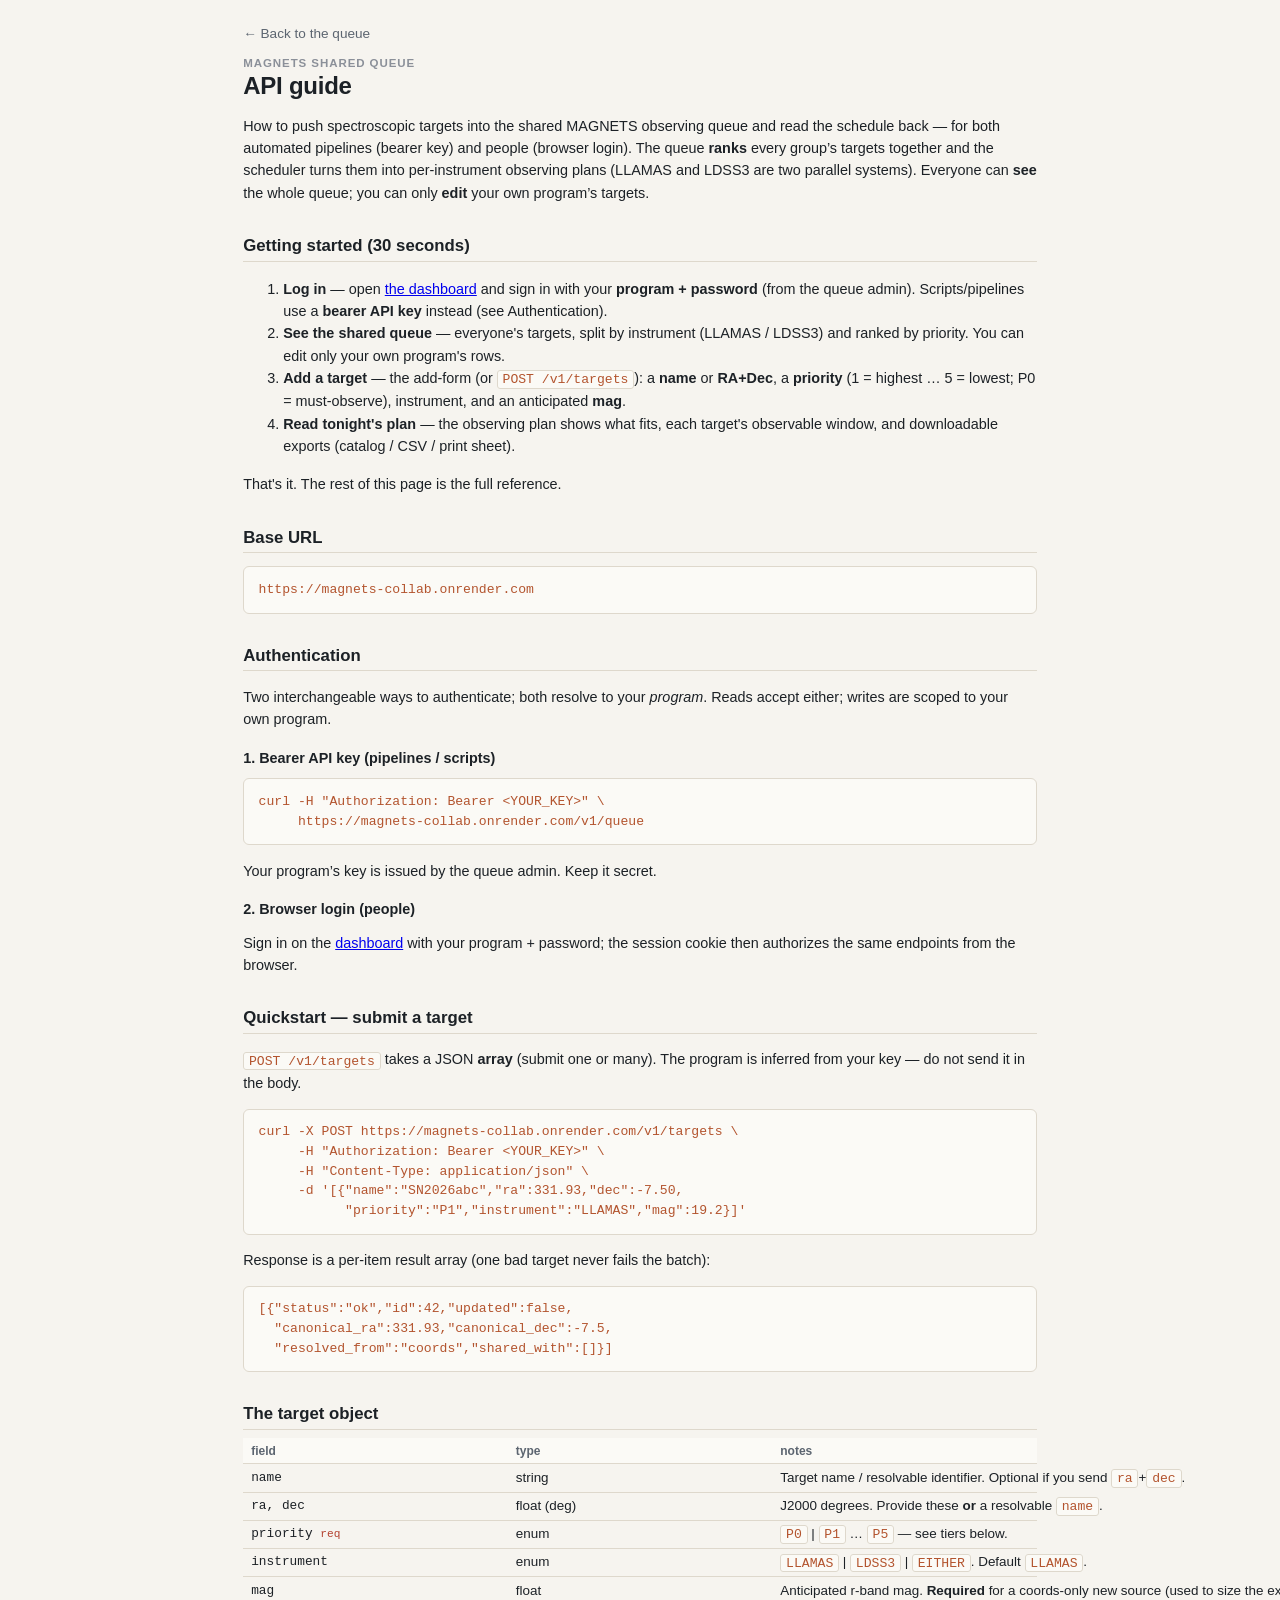
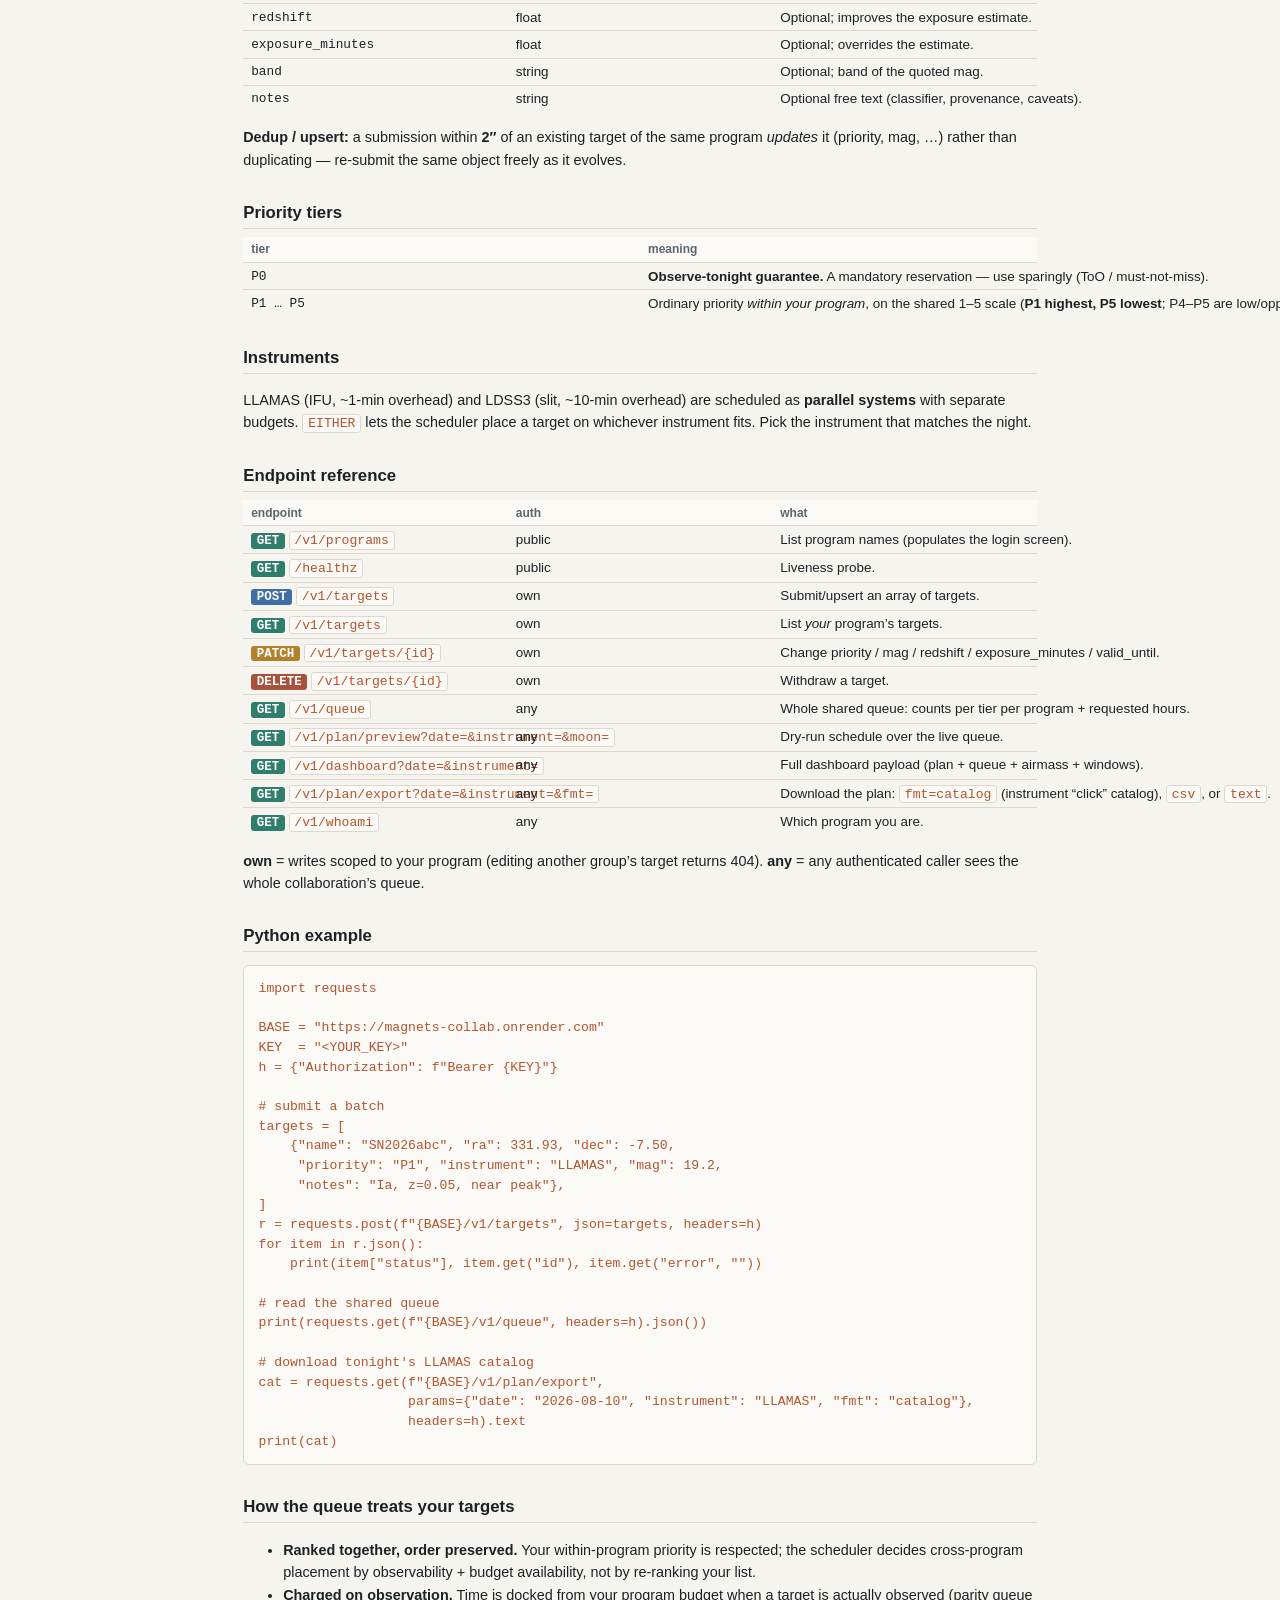
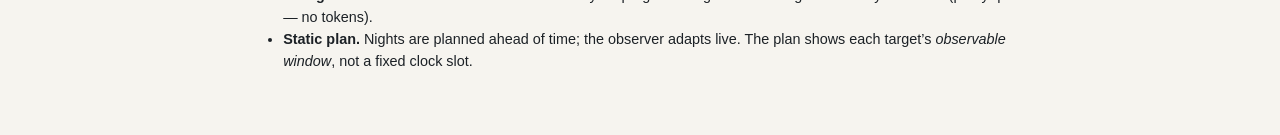
==== commit 1460f2b6: "fix(web): wrap wide guide tables (long code paths overflowed the page) Long unbroken endpoint paths " ====
--- a/web/guide.html
+++ b/web/guide.html
@@ -18,8 +18,9 @@
     .doc pre{background:var(--panel);border:1px solid var(--hair);border-radius:6px;
       padding:.8rem .9rem;overflow-x:auto;font-family:var(--mono);font-size:.8rem;line-height:1.5;}
     .doc pre code{background:none;border:none;padding:0;}
-    .doc table{width:100%;border-collapse:collapse;margin:.5rem 0;font-size:.84rem;}
-    .doc th,.doc td{text-align:left;padding:.35rem .5rem;border-bottom:1px solid var(--hair);vertical-align:top;}
+    .doc table{width:100%;max-width:100%;table-layout:fixed;border-collapse:collapse;margin:.5rem 0;font-size:.84rem;}
+    .doc th,.doc td{text-align:left;padding:.35rem .5rem;border-bottom:1px solid var(--hair);vertical-align:top;overflow-wrap:anywhere;}
+    .doc td:first-child{width:26%;}   /* keep the label/endpoint column from starving the description */
     .doc th{color:var(--slate);font-weight:600;}
     .doc .m{font-family:var(--mono);font-size:.8rem;white-space:nowrap;}
     .doc .req{color:var(--err);font-size:.7rem;}
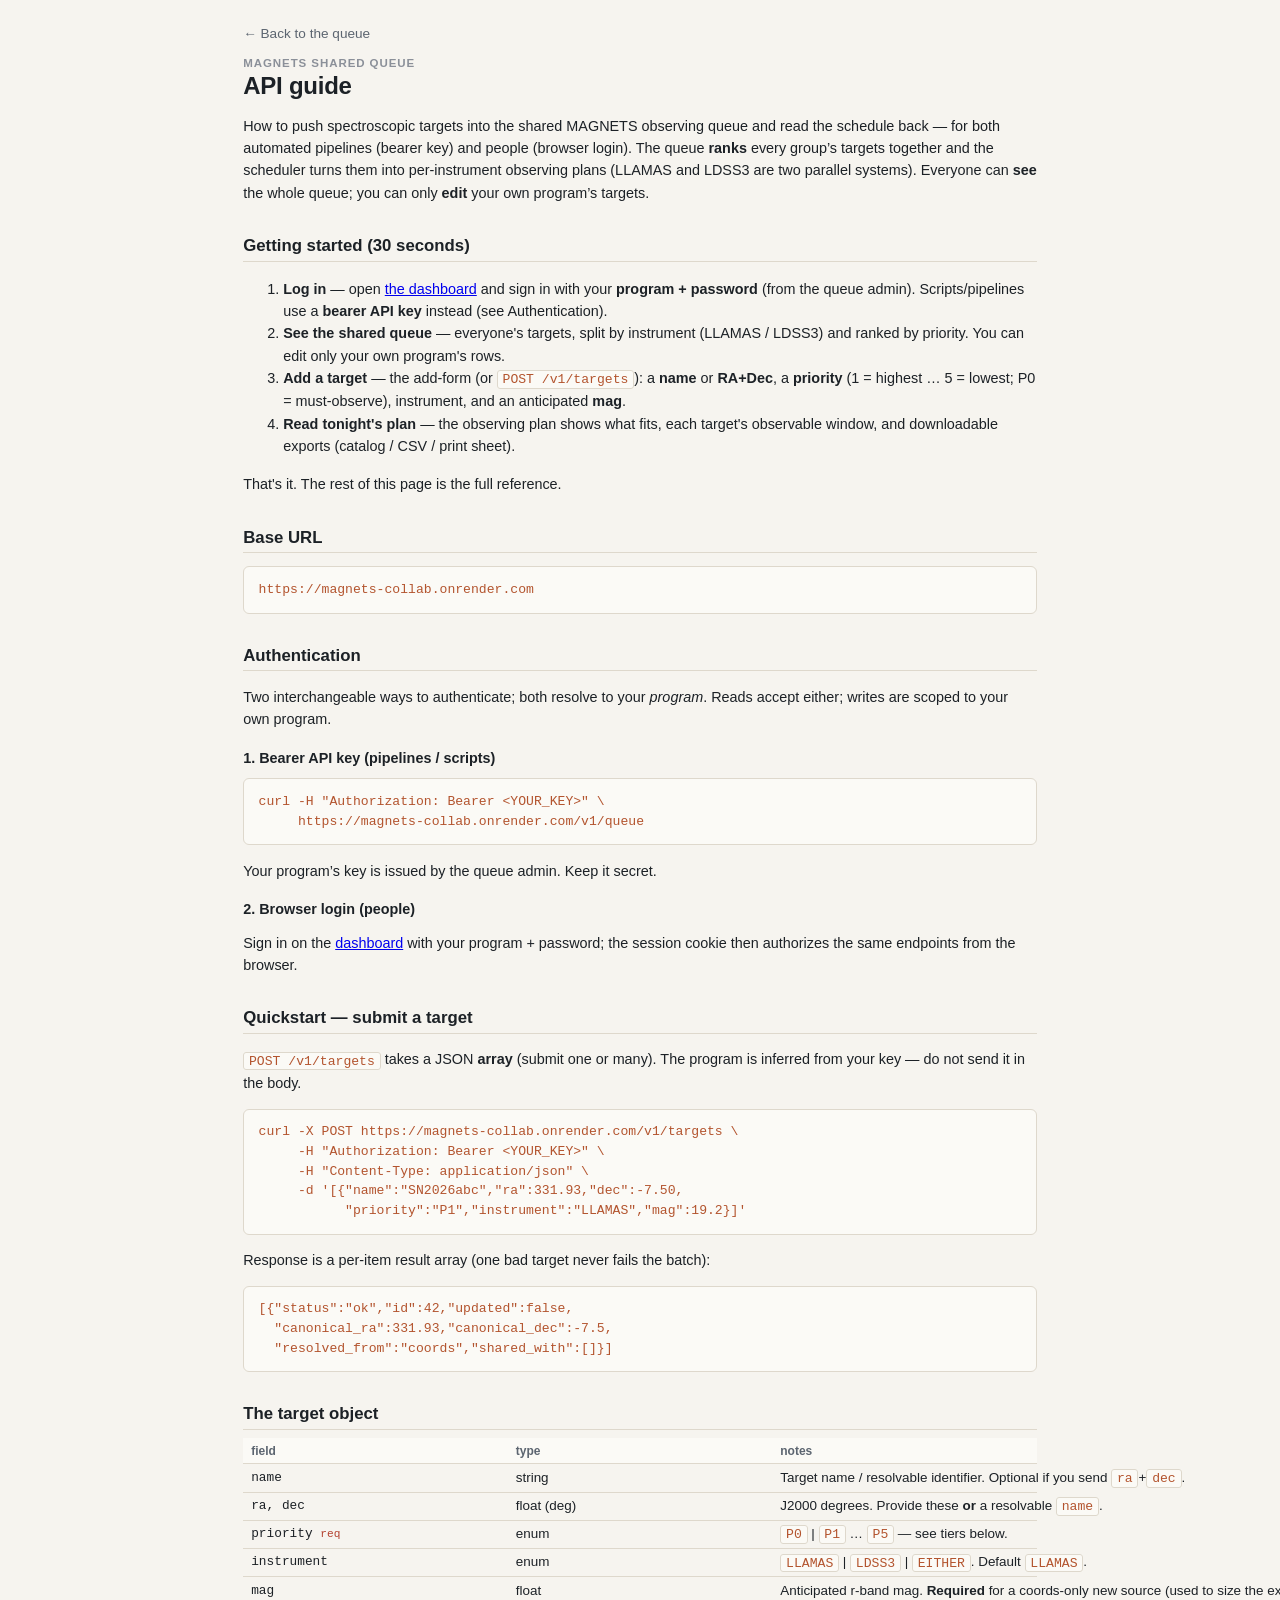
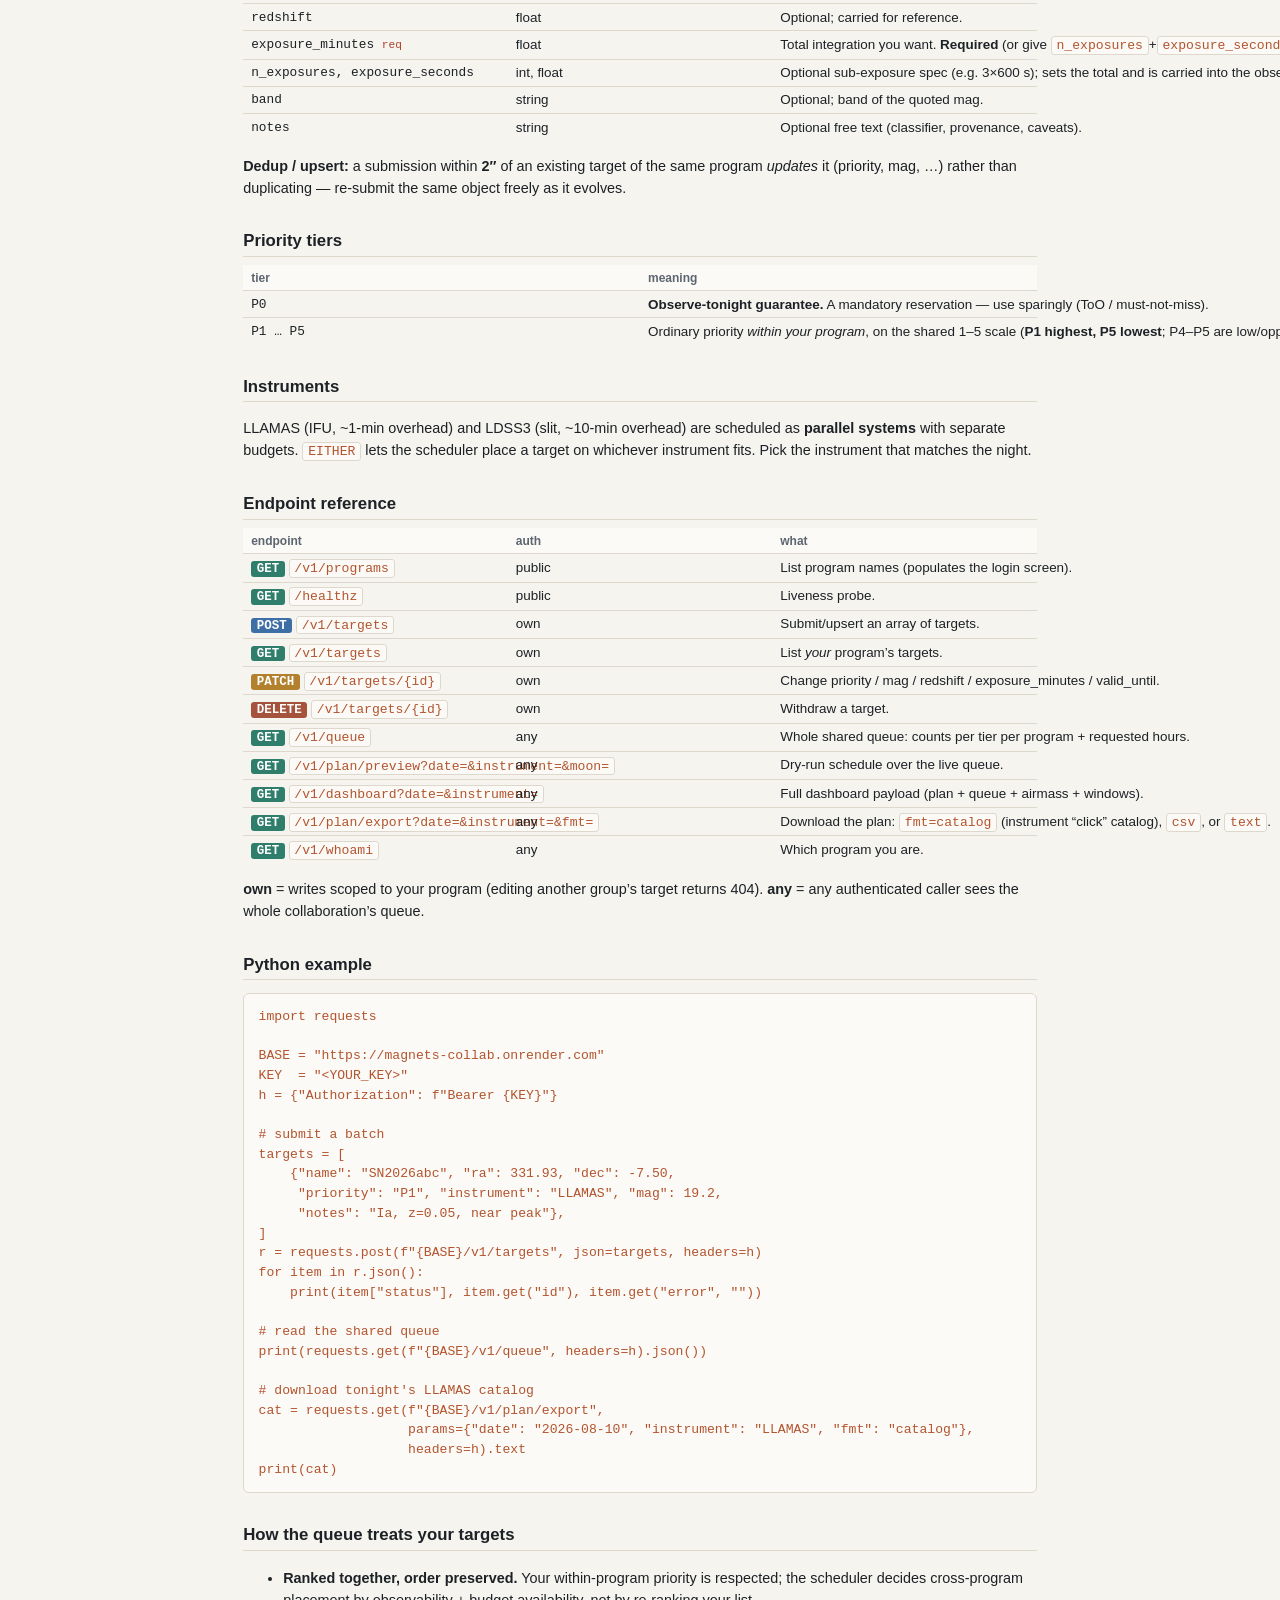
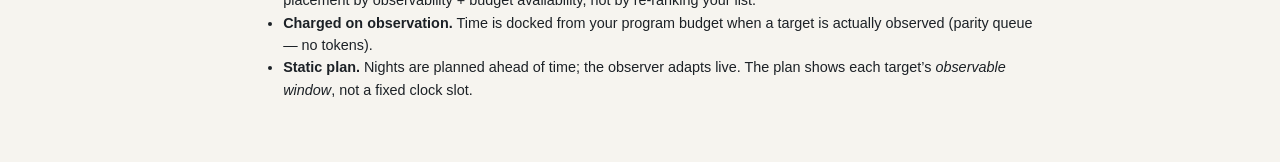
==== commit 4a0df845: "feat(api): pre-Chris review slate + exposure ownership Implements the engineer-verified low-risk sla" ====
--- a/web/guide.html
+++ b/web/guide.html
@@ -87,8 +87,9 @@
       <tr><td class="m">priority <span class="req">req</span></td><td>enum</td><td><code>P0</code> | <code>P1</code> … <code>P5</code> &mdash; see tiers below.</td></tr>
       <tr><td class="m">instrument</td><td>enum</td><td><code>LLAMAS</code> | <code>LDSS3</code> | <code>EITHER</code>. Default <code>LLAMAS</code>.</td></tr>
       <tr><td class="m">mag</td><td>float</td><td>Anticipated r-band mag. <b>Required</b> for a coords-only new source (used to size the exposure).</td></tr>
-      <tr><td class="m">redshift</td><td>float</td><td>Optional; improves the exposure estimate.</td></tr>
-      <tr><td class="m">exposure_minutes</td><td>float</td><td>Optional; overrides the estimate.</td></tr>
+      <tr><td class="m">redshift</td><td>float</td><td>Optional; carried for reference.</td></tr>
+      <tr><td class="m">exposure_minutes <span class="req">req</span></td><td>float</td><td>Total integration you want. <b>Required</b> (or give <code>n_exposures</code>+<code>exposure_seconds</code>). We size exposures only for our own pipeline Ia candidates &mdash; you set yours.</td></tr>
+      <tr><td class="m">n_exposures, exposure_seconds</td><td>int, float</td><td>Optional sub-exposure spec (e.g. 3&times;600&nbsp;s); sets the total and is carried into the observing sheet.</td></tr>
       <tr><td class="m">band</td><td>string</td><td>Optional; band of the quoted mag.</td></tr>
       <tr><td class="m">notes</td><td>string</td><td>Optional free text (classifier, provenance, caveats).</td></tr>
     </table>
